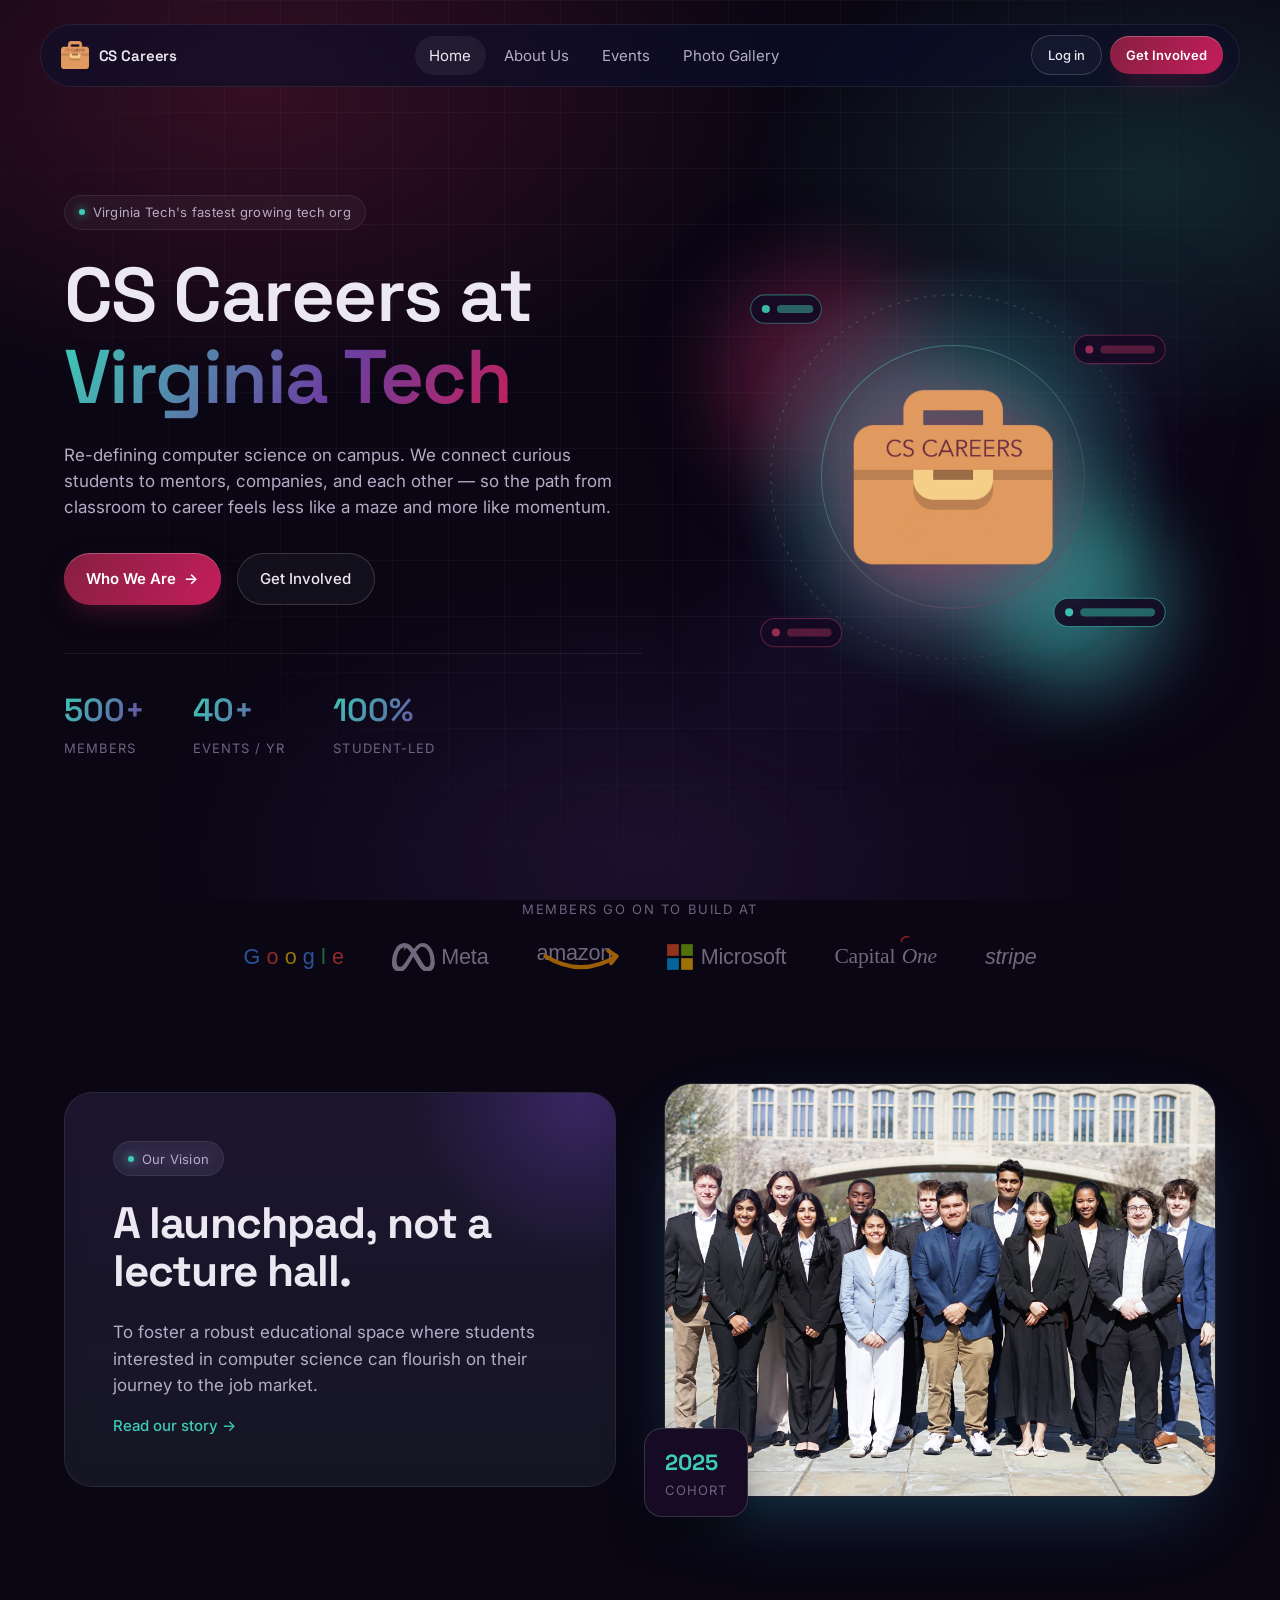
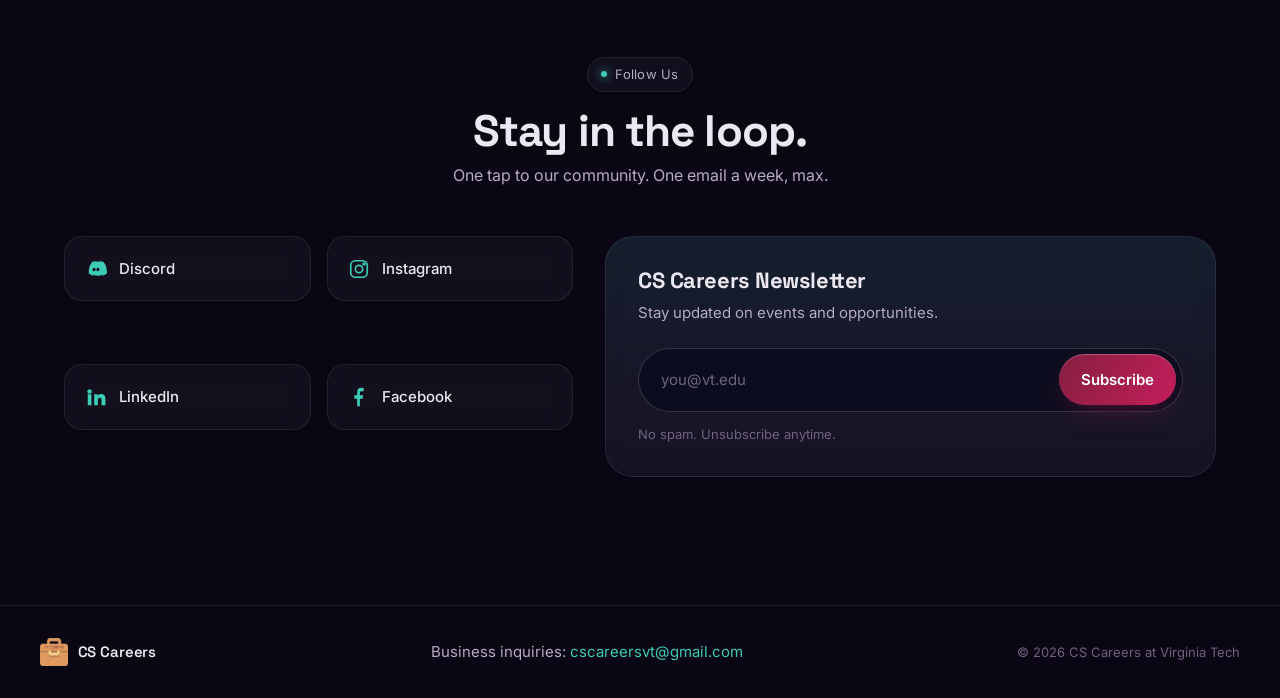
==== index.html @ 842994b3 "Initial homepage redesign — dark SaaS aesthetic with VT palette Static HTML/CSS/JS homepage for CS C" ====
<!DOCTYPE html>
<html lang="en">
<head>
  <meta charset="UTF-8" />
  <meta name="viewport" content="width=device-width, initial-scale=1.0" />
  <title>CS Careers at Virginia Tech</title>
  <link rel="preconnect" href="https://fonts.googleapis.com" />
  <link rel="preconnect" href="https://fonts.gstatic.com" crossorigin />
  <link href="https://fonts.googleapis.com/css2?family=Space+Grotesk:wght@400;500;600;700&family=Inter:wght@400;500;600&display=swap" rel="stylesheet" />
  <link rel="stylesheet" href="styles.css" />
</head>
<body>
  <div class="bg-glow" aria-hidden="true"></div>
  <div class="bg-grid" aria-hidden="true"></div>

  <aside class="eventpop" id="eventpop" role="region" aria-label="Upcoming event">
    <div class="eventpop__border" aria-hidden="true"></div>
    <div class="eventpop__body">
      <div class="eventpop__head">
        <span class="eventpop__badge">
          <span class="eventpop__pulse" aria-hidden="true"></span>
          Next Event
        </span>
        <button class="eventpop__close" id="eventpopClose" aria-label="Dismiss">
          <svg viewBox="0 0 16 16" aria-hidden="true"><path d="M4 4l8 8M12 4l-8 8" stroke="currentColor" stroke-width="1.8" stroke-linecap="round"/></svg>
        </button>
      </div>
      <h3 class="eventpop__title">Spring Career Kickoff</h3>
      <ul class="eventpop__meta" role="list">
        <li>
          <svg viewBox="0 0 24 24" fill="none" stroke="currentColor" stroke-width="1.8" aria-hidden="true"><rect x="3" y="5" width="18" height="16" rx="2"/><path d="M3 9h18M8 3v4M16 3v4"/></svg>
          April 22 &middot; 6:30 PM
        </li>
        <li>
          <svg viewBox="0 0 24 24" fill="none" stroke="currentColor" stroke-width="1.8" aria-hidden="true"><path d="M12 21s-7-6.5-7-12a7 7 0 1 1 14 0c0 5.5-7 12-7 12z"/><circle cx="12" cy="9" r="2.5"/></svg>
          Torgersen 1100
        </li>
      </ul>
      <a href="#" class="eventpop__cta">
        RSVP Now <span aria-hidden="true">→</span>
      </a>
      <div class="eventpop__timer" aria-hidden="true">
        <div class="eventpop__timer-fill" id="eventpopTimer"></div>
      </div>
    </div>
  </aside>

  <header class="site-header">
    <div class="header-inner">
      <a class="brand" href="#">
        <img src="assets/club_logo.png" alt="" class="brand__logo" />
        <span class="brand__name">CS Careers</span>
      </a>
      <nav class="nav" aria-label="Primary">
        <ul class="nav__list">
          <li><a href="#" class="is-active">Home</a></li>
          <li><a href="#">About Us</a></li>
          <li><a href="#">Events</a></li>
          <li><a href="#">Photo Gallery</a></li>
        </ul>
      </nav>
      <div class="header-actions">
        <a href="#" class="btn btn--ghost btn--sm">Log in</a>
        <a href="#" class="btn btn--primary btn--sm">Get Involved</a>
      </div>
      <button class="nav-toggle" aria-expanded="false" aria-label="Toggle navigation">
        <span></span><span></span><span></span>
      </button>
    </div>
  </header>

  <main>
    <!-- HERO -->
    <section class="hero">
      <div class="hero__content">
        <span class="eyebrow">
          <span class="eyebrow__dot"></span>
          Virginia Tech's fastest growing tech org
        </span>
        <h1 class="hero__title">
          CS Careers at <span class="grad">Virginia Tech</span>
        </h1>
        <p class="hero__sub">
          Re-defining computer science on campus. We connect curious students to
          mentors, companies, and each other — so the path from classroom to
          career feels less like a maze and more like momentum.
        </p>
        <div class="hero__ctas">
          <a class="btn btn--primary" href="#">Who We Are <span aria-hidden="true">→</span></a>
          <a class="btn btn--ghost" href="#">Get Involved</a>
        </div>
        <ul class="hero__stats" role="list">
          <li><strong>500+</strong><span>Members</span></li>
          <li><strong>40+</strong><span>Events / yr</span></li>
          <li><strong>100%</strong><span>Student-led</span></li>
        </ul>
      </div>

      <div class="hero__visual" aria-hidden="true">
        <div class="orb orb--a"></div>
        <div class="orb orb--b"></div>
        <div class="orb orb--c"></div>
        <img src="assets/club_logo.png" alt="" class="hero__logo" />
        <svg class="hero__art" viewBox="0 0 520 520" fill="none" xmlns="http://www.w3.org/2000/svg">
          <defs>
            <radialGradient id="g1" cx="50%" cy="50%" r="50%">
              <stop offset="0%" stop-color="#A8305A" stop-opacity="0.8"/>
              <stop offset="60%" stop-color="#3DCCB6" stop-opacity="0.2"/>
              <stop offset="100%" stop-color="#3DCCB6" stop-opacity="0"/>
            </radialGradient>
            <linearGradient id="g2" x1="0" y1="0" x2="1" y2="1">
              <stop offset="0%" stop-color="#3DCCB6"/>
              <stop offset="100%" stop-color="#861F41"/>
            </linearGradient>
          </defs>
          <circle cx="260" cy="260" r="220" fill="url(#g1)"/>
          <circle cx="260" cy="260" r="180" stroke="url(#g2)" stroke-opacity="0.35" stroke-dasharray="3 6"/>
          <circle cx="260" cy="260" r="130" stroke="url(#g2)" stroke-opacity="0.55"/>
          <!-- floating chips -->
          <g opacity="0.9">
            <rect x="60" y="80" width="70" height="28" rx="14" fill="#160A24" stroke="#3DCCB6" stroke-opacity="0.5"/>
            <circle cx="75" cy="94" r="4" fill="#3DCCB6"/>
            <rect x="86" y="90" width="36" height="8" rx="4" fill="#3DCCB6" opacity="0.5"/>
          </g>
          <g opacity="0.9">
            <rect x="380" y="120" width="90" height="28" rx="14" fill="#160A24" stroke="#A8305A" stroke-opacity="0.6"/>
            <circle cx="395" cy="134" r="4" fill="#A8305A"/>
            <rect x="406" y="130" width="54" height="8" rx="4" fill="#A8305A" opacity="0.5"/>
          </g>
          <g opacity="0.9">
            <rect x="360" y="380" width="110" height="28" rx="14" fill="#160A24" stroke="#3DCCB6" stroke-opacity="0.6"/>
            <circle cx="375" cy="394" r="4" fill="#3DCCB6"/>
            <rect x="386" y="390" width="74" height="8" rx="4" fill="#3DCCB6" opacity="0.5"/>
          </g>
          <g opacity="0.9">
            <rect x="70" y="400" width="80" height="28" rx="14" fill="#160A24" stroke="#A8305A" stroke-opacity="0.6"/>
            <circle cx="85" cy="414" r="4" fill="#A8305A"/>
            <rect x="96" y="410" width="44" height="8" rx="4" fill="#A8305A" opacity="0.5"/>
          </g>
        </svg>
      </div>
    </section>

    <!-- LOGO STRIP (placeholder — where members land) -->
    <section class="strip">
      <p class="strip__label">Members go on to build at</p>
      <ul class="strip__logos strip__logos--wordmarks" role="list">
        <li class="logo logo--google"><span>G</span><span>o</span><span>o</span><span>g</span><span>l</span><span>e</span></li>
        <li class="logo logo--meta">
          <svg viewBox="0 0 40 26" aria-hidden="true"><path fill="currentColor" d="M4.3 17.4c0 1.5.3 2.7.8 3.4.6.9 1.4 1.3 2.3 1.3 1.1 0 2.2-.3 4.1-3 1.6-2.2 3.5-5.3 4.7-7.2l2.1-3.3c1.5-2.3 3.2-4.8 5.2-6.5C25 .7 26.7 0 28.5 0c2.9 0 5.7 1.7 7.8 4.9C38.5 8.4 39.6 12.8 39.6 17.3c0 2.7-.5 4.7-1.4 6.2-.9 1.5-2.6 3-5.4 3v-4.3c2.4 0 3-2.3 3-4.8 0-3.7-.8-7.7-2.7-10.6-1.3-2.1-3.1-3.3-4.9-3.3-2.1 0-3.7 1.6-5.6 4.3-1 1.5-2 3.3-3.1 5.3l-1.3 2.2c-2.5 4.5-3.2 5.5-4.4 7.2C11.6 25.5 9.7 26.6 7.2 26.6c-2.9 0-4.8-1.3-6-3.2C.6 21.8 0 19.9 0 17.8l4.3-.4z"/><path fill="currentColor" d="M3.4 5.2C5.3 2.1 8.2 0 11.4 0c1.9 0 3.8.6 5.7 2.2 2.1 1.8 4.4 4.7 7.3 9.5l1 1.7c2.5 4.1 3.9 6.2 4.7 7.3 1 1.3 1.8 1.7 2.8 1.7 2.4 0 3-2.3 3-4.8l3.8-.1c0 2.7-.5 4.7-1.4 6.2-.9 1.5-2.6 3-5.4 3-1.8 0-3.3-.4-5.1-2-1.3-1.3-2.9-3.5-4.1-5.5l-3.6-6c-1.8-3-3.5-5.6-4.5-6.7-1.1-1.3-2.4-2.8-4.6-2.8-1.7 0-3.2 1.2-4.5 3.1L3.4 5.2z"/><path fill="currentColor" d="M11.4 3.9c-1.7 0-3.2 1.2-4.5 3.1C5.2 9.6 4.2 13.6 4.2 17.4c0 1.5.3 2.7.8 3.4l-3.7 2.5C.6 21.8 0 19.9 0 17.8c0-4.4 1.2-9 3.5-12.5 1.2-1.9 2.7-3.3 4.5-3.3 1.9 0 3.8.6 5.7 2.2l-2.3 2.7z"/></svg>
          <span>Meta</span>
        </li>
        <li class="logo logo--amazon">
          amazon<svg class="smile" viewBox="0 0 60 20" aria-hidden="true"><path d="M4 8 Q30 24 56 8" stroke="#FF9900" stroke-width="3" fill="none" stroke-linecap="round"/><path d="M50 4 L56 8 L52 13" stroke="#FF9900" stroke-width="3" fill="none" stroke-linecap="round" stroke-linejoin="round"/></svg>
        </li>
        <li class="logo logo--microsoft">
          <svg viewBox="0 0 24 24" aria-hidden="true"><rect x="1" y="1" width="10" height="10" fill="#F25022"/><rect x="13" y="1" width="10" height="10" fill="#7FBA00"/><rect x="1" y="13" width="10" height="10" fill="#00A4EF"/><rect x="13" y="13" width="10" height="10" fill="#FFB900"/></svg>
          <span>Microsoft</span>
        </li>
        <li class="logo logo--capitalone">
          <span class="co-capital">Capital</span><span class="co-one">One</span>
        </li>
        <li class="logo logo--stripe">stripe</li>
      </ul>
    </section>


    <!-- OUR VISION -->
    <section class="vision">
      <div class="vision__card">
        <span class="eyebrow"><span class="eyebrow__dot"></span>Our Vision</span>
        <h2>A launchpad, not a lecture hall.</h2>
        <p>
          To foster a robust educational space where students interested in
          computer science can flourish on their journey to the job market.
        </p>
        <a href="#" class="link">Read our story →</a>
      </div>
      <div class="vision__image">
        <div class="vision__frame">
          <img src="assets/teams.jpg" alt="CS Careers team on Virginia Tech campus" class="vision__photo" />
          <div class="vision__shine" aria-hidden="true"></div>
        </div>
        <div class="vision__badge">
          <strong>2025</strong>
          <span>Cohort</span>
        </div>
      </div>
    </section>

    <!-- FOLLOW + NEWSLETTER -->
    <section class="follow">
      <div class="follow__head">
        <span class="eyebrow"><span class="eyebrow__dot"></span>Follow Us</span>
        <h2>Stay in the loop.</h2>
        <p>One tap to our community. One email a week, max.</p>
      </div>

      <div class="follow__grid">
        <ul class="socials" aria-label="Social media">
          <li>
            <a href="#" aria-label="Discord">
              <svg viewBox="0 0 24 24" fill="currentColor" aria-hidden="true"><path d="M20.3 4.4A17 17 0 0 0 15.8 3l-.2.4a13 13 0 0 1 3.7 1.8 12.2 12.2 0 0 0-10.6 0A13 13 0 0 1 12.4 3.4L12.2 3a17 17 0 0 0-4.5 1.4C4.6 8.8 3.8 13 4.2 17a17.1 17.1 0 0 0 5.2 2.6l.4-.6a11 11 0 0 1-1.7-.8l.4-.3a12.2 12.2 0 0 0 11 0l.4.3a11 11 0 0 1-1.7.8l.4.6A17.1 17.1 0 0 0 23.8 17c.5-4.6-.6-8.8-3.5-12.6zM9.9 14.5c-.9 0-1.7-.9-1.7-1.9s.8-1.9 1.7-1.9 1.7.9 1.7 1.9-.8 1.9-1.7 1.9zm4.2 0c-.9 0-1.7-.9-1.7-1.9s.8-1.9 1.7-1.9 1.7.9 1.7 1.9-.8 1.9-1.7 1.9z"/></svg>
              <span>Discord</span>
            </a>
          </li>
          <li>
            <a href="#" aria-label="Instagram">
              <svg viewBox="0 0 24 24" fill="none" stroke="currentColor" stroke-width="1.8" aria-hidden="true"><rect x="3" y="3" width="18" height="18" rx="5"/><circle cx="12" cy="12" r="4"/><circle cx="17.5" cy="6.5" r="1" fill="currentColor"/></svg>
              <span>Instagram</span>
            </a>
          </li>
          <li>
            <a href="#" aria-label="LinkedIn">
              <svg viewBox="0 0 24 24" fill="currentColor" aria-hidden="true"><path d="M4.98 3.5a2.5 2.5 0 1 1 0 5 2.5 2.5 0 0 1 0-5zM3 9h4v12H3zM10 9h3.8v1.7h.1c.5-.9 1.8-1.9 3.7-1.9 4 0 4.7 2.6 4.7 6V21H18v-5.4c0-1.3 0-2.9-1.8-2.9s-2.1 1.4-2.1 2.8V21H10z"/></svg>
              <span>LinkedIn</span>
            </a>
          </li>
          <li>
            <a href="#" aria-label="Facebook">
              <svg viewBox="0 0 24 24" fill="currentColor" aria-hidden="true"><path d="M13 22v-8h3l.5-4H13V7.5c0-1.1.3-1.9 2-1.9h2.1V2.2A29 29 0 0 0 14.3 2C11.7 2 10 3.6 10 6.9V10H7v4h3v8z"/></svg>
              <span>Facebook</span>
            </a>
          </li>
        </ul>

        <form class="newsletter" id="newsletter">
          <h3>CS Careers Newsletter</h3>
          <p>Stay updated on events and opportunities.</p>
          <div class="newsletter__row">
            <label class="sr-only" for="email">Email</label>
            <input id="email" name="email" type="email" placeholder="you@vt.edu" required />
            <button type="submit" class="btn btn--primary">Subscribe</button>
          </div>
          <small class="newsletter__fine">No spam. Unsubscribe anytime.</small>
        </form>
      </div>
    </section>
  </main>

  <footer class="site-footer">
    <div class="footer-inner">
      <a class="brand" href="#">
        <img src="assets/club_logo.png" alt="" class="brand__logo" />
        <span class="brand__name">CS Careers</span>
      </a>
      <p class="footer-contact">
        Business inquiries: <a href="mailto:cscareersvt@gmail.com">cscareersvt@gmail.com</a>
      </p>
      <p class="footer-meta">© 2026 CS Careers at Virginia Tech</p>
    </div>
  </footer>

  <script src="script.js"></script>
</body>
</html>
---- styles.css ----
/* ==================================================
   CS Careers @ VT — Dark SaaS redesign
   Inspirations: OneTest dark hero + DeX-AI glow + Dribbble pro
   ================================================== */

:root {
  /* Palette — VT-leaning: Chicago Maroon primary, teal/plum/rose accents */
  --bg: #0A0614;
  --bg-2: #160A24;
  --surface: rgba(255, 255, 255, 0.04);
  --surface-2: rgba(255, 255, 255, 0.06);
  --border: rgba(255, 255, 255, 0.08);
  --border-strong: rgba(255, 255, 255, 0.16);

  /* Named VT-inspired accents */
  --maroon: #861F41;         /* VT Chicago Maroon — primary brand */
  --maroon-deep: #5E1530;
  --maroon-glow: #A8305A;    /* brighter maroon for glows/gradients */

  /* Retained gradient var names so existing rules still resolve —
     hex values shifted to VT-compatible hues */
  --cyan: #3DCCB6;           /* VT-adjacent turquoise (was #3DD9FF) */
  --purple: #6B3FA0;         /* plum violet (was #8A5CFF) */
  --magenta: #C41E5A;        /* deep rose (was #FF4D9D) */

  --text: #ECE8F2;
  --text-soft: #B5ACC5;
  --text-mute: #6F6380;

  /* Type */
  --font-display: "Space Grotesk", system-ui, sans-serif;
  --font-body: "Inter", system-ui, sans-serif;

  --fs-xs: 0.8125rem;
  --fs-sm: 0.9375rem;
  --fs-md: 1.0625rem;
  --fs-lg: 1.375rem;
  --fs-xl: 2rem;
  --fs-2xl: 2.75rem;
  --fs-3xl: clamp(2.75rem, 6vw, 4.75rem);

  /* Spacing */
  --sp-1: 0.5rem;
  --sp-2: 1rem;
  --sp-3: 1.5rem;
  --sp-4: 2rem;
  --sp-5: 3rem;
  --sp-6: 5rem;
  --sp-7: 7rem;

  --radius-sm: 10px;
  --radius: 18px;
  --radius-lg: 28px;

  --container: 1200px;
}

/* Reset */
*, *::before, *::after { box-sizing: border-box; }
* { margin: 0; padding: 0; }
html { scroll-behavior: smooth; }
body {
  font-family: var(--font-body);
  background: var(--bg);
  color: var(--text);
  line-height: 1.55;
  -webkit-font-smoothing: antialiased;
  overflow-x: hidden;
  position: relative;
}
img, svg { display: block; max-width: 100%; }
a { color: inherit; text-decoration: none; }
ul { list-style: none; }
button { font: inherit; cursor: pointer; border: 0; background: none; color: inherit; }

h1, h2, h3 { font-family: var(--font-display); letter-spacing: -0.02em; line-height: 1.08; }

.sr-only {
  position: absolute; width: 1px; height: 1px; padding: 0; margin: -1px;
  overflow: hidden; clip: rect(0,0,0,0); white-space: nowrap; border: 0;
}

/* Background decorations */
.bg-glow {
  position: fixed; inset: 0; z-index: -2;
  background:
    radial-gradient(60% 50% at 20% 10%, rgba(134, 31, 65, 0.35), transparent 70%),
    radial-gradient(45% 40% at 90% 20%, rgba(61, 204, 182, 0.16), transparent 70%),
    radial-gradient(55% 45% at 50% 95%, rgba(107, 63, 160, 0.18), transparent 70%),
    var(--bg);
}
.bg-grid {
  position: fixed; inset: 0; z-index: -1; pointer-events: none;
  background-image:
    linear-gradient(rgba(255,255,255,0.035) 1px, transparent 1px),
    linear-gradient(90deg, rgba(255,255,255,0.035) 1px, transparent 1px);
  background-size: 56px 56px;
  mask-image: radial-gradient(ellipse at 50% 30%, black 40%, transparent 80%);
}

/* Eyebrow label */
.eyebrow {
  display: inline-flex; align-items: center; gap: 0.5rem;
  padding: 0.4rem 0.85rem;
  border: 1px solid var(--border);
  border-radius: 999px;
  background: var(--surface);
  font-size: var(--fs-xs);
  color: var(--text-soft);
  letter-spacing: 0.02em;
  backdrop-filter: blur(10px);
}
.eyebrow__dot {
  width: 6px; height: 6px; border-radius: 50%;
  background: var(--cyan);
  box-shadow: 0 0 10px var(--cyan);
}

/* Gradient text */
.grad {
  background: linear-gradient(120deg, var(--cyan) 0%, var(--purple) 60%, var(--magenta) 100%);
  -webkit-background-clip: text; background-clip: text;
  -webkit-text-fill-color: transparent;
}

/* ---------- Floating event popup ---------- */
.eventpop {
  position: fixed;
  bottom: 24px; right: 24px;
  z-index: 100;
  width: 340px;
  max-width: calc(100vw - 32px);
  border-radius: 22px;
  overflow: hidden;
  animation: popIn 0.55s cubic-bezier(0.2, 0.9, 0.3, 1.3);
  transform-origin: bottom right;
  transition: opacity 0.4s ease, transform 0.4s ease;
}
.eventpop.is-hidden {
  opacity: 0;
  transform: translateY(20px) scale(0.95);
  pointer-events: none;
}
.eventpop.is-gone { display: none; }

/* Animated conic-gradient border */
.eventpop__border {
  position: absolute; inset: 0;
  border-radius: 22px;
  padding: 1.5px;
  background: conic-gradient(
    from 0deg,
    var(--cyan), var(--purple), var(--magenta),
    var(--cyan), var(--purple), var(--cyan)
  );
  -webkit-mask:
    linear-gradient(#000 0 0) content-box,
    linear-gradient(#000 0 0);
  -webkit-mask-composite: xor;
          mask-composite: exclude;
  animation: spinBorder 6s linear infinite;
  pointer-events: none;
}
@keyframes spinBorder {
  to { transform: rotate(360deg); }
}

.eventpop__body {
  position: relative;
  padding: 1.1rem 1.1rem 0;
  background:
    linear-gradient(160deg, rgba(134, 31, 65, 0.28), rgba(61, 204, 182, 0.14) 55%, rgba(107, 63, 160, 0.18)),
    rgba(22, 10, 36, 0.94);
  backdrop-filter: blur(18px);
  box-shadow: 0 20px 60px -10px rgba(134, 31, 65, 0.55), 0 0 0 1px rgba(255, 255, 255, 0.04) inset;
}

.eventpop__head {
  display: flex; align-items: center; justify-content: space-between;
  margin-bottom: 0.6rem;
}
.eventpop__badge {
  display: inline-flex; align-items: center; gap: 0.45rem;
  padding: 0.3rem 0.7rem;
  border-radius: 999px;
  background: rgba(255, 255, 255, 0.08);
  border: 1px solid rgba(61, 217, 255, 0.35);
  font-size: var(--fs-xs);
  color: var(--cyan);
  font-weight: 700;
  letter-spacing: 0.06em;
  text-transform: uppercase;
}
.eventpop__pulse {
  width: 7px; height: 7px; border-radius: 50%;
  background: var(--cyan);
  box-shadow: 0 0 0 0 rgba(61, 217, 255, 0.7);
  animation: dotPulse 1.8s infinite;
}
@keyframes dotPulse {
  0% { box-shadow: 0 0 0 0 rgba(61, 217, 255, 0.7); }
  70% { box-shadow: 0 0 0 9px rgba(61, 217, 255, 0); }
  100% { box-shadow: 0 0 0 0 rgba(61, 217, 255, 0); }
}
.eventpop__close {
  width: 30px; height: 30px;
  display: inline-flex; align-items: center; justify-content: center;
  border-radius: 50%;
  color: var(--text-soft);
  transition: background 0.15s ease, color 0.15s ease;
}
.eventpop__close:hover { background: rgba(255, 255, 255, 0.1); color: var(--text); }
.eventpop__close svg { width: 14px; height: 14px; }

.eventpop__title {
  font-family: var(--font-display);
  font-size: 1.25rem;
  font-weight: 600;
  color: var(--text);
  margin-bottom: 0.6rem;
}

.eventpop__meta {
  display: flex; flex-direction: column; gap: 0.35rem;
  margin-bottom: 1rem;
}
.eventpop__meta li {
  display: flex; align-items: center; gap: 0.55rem;
  font-size: var(--fs-sm);
  color: var(--text-soft);
}
.eventpop__meta svg {
  width: 16px; height: 16px;
  color: var(--cyan);
  flex-shrink: 0;
}

/* Pulsing RSVP button — maroon-led for VT brand presence */
.eventpop__cta {
  display: flex; align-items: center; justify-content: center; gap: 0.45rem;
  width: 100%;
  padding: 0.85rem 1rem;
  border-radius: 14px;
  background: linear-gradient(120deg, var(--maroon), var(--magenta) 55%, var(--purple));
  background-size: 200% 200%;
  color: #FFFFFF;
  font-weight: 700;
  font-size: var(--fs-sm);
  position: relative;
  box-shadow:
    0 10px 30px -8px rgba(134, 31, 65, 0.7),
    inset 0 1px 0 rgba(255, 255, 255, 0.3);
  animation: ctaPulse 2.2s ease-in-out infinite, ctaShift 6s ease infinite;
  transition: transform 0.15s ease;
}
.eventpop__cta:hover { transform: translateY(-1px); }
@keyframes ctaPulse {
  0%, 100% {
    box-shadow:
      0 10px 30px -8px rgba(134, 31, 65, 0.7),
      inset 0 1px 0 rgba(255, 255, 255, 0.3),
      0 0 0 0 rgba(196, 30, 90, 0.6);
  }
  50% {
    box-shadow:
      0 10px 30px -8px rgba(134, 31, 65, 0.7),
      inset 0 1px 0 rgba(255, 255, 255, 0.3),
      0 0 0 12px rgba(196, 30, 90, 0);
  }
}
@keyframes ctaShift {
  0%, 100% { background-position: 0% 50%; }
  50% { background-position: 100% 50%; }
}

/* Countdown timer bar */
.eventpop__timer {
  margin-top: 0.9rem;
  height: 3px;
  background: rgba(255, 255, 255, 0.08);
  border-radius: 999px 999px 0 0;
  overflow: hidden;
  position: relative;
  left: -1.1rem;
  width: calc(100% + 2.2rem);
}
.eventpop__timer-fill {
  height: 100%;
  width: 100%;
  background: linear-gradient(90deg, var(--cyan), var(--purple), var(--magenta));
  border-radius: inherit;
  transform-origin: left center;
  animation: timerShrink 15s linear forwards;
}
@keyframes timerShrink {
  from { transform: scaleX(1); }
  to { transform: scaleX(0); }
}

@keyframes popIn {
  from { opacity: 0; transform: translateY(40px) scale(0.9); }
  to { opacity: 1; transform: translateY(0) scale(1); }
}

@media (max-width: 520px) {
  .eventpop { bottom: 16px; right: 16px; left: 16px; width: auto; }
}

/* ---------- Header ---------- */
.site-header {
  position: sticky; top: 0; z-index: 50;
  padding: var(--sp-3) var(--sp-3) 0;
}
.header-inner {
  max-width: var(--container);
  margin: 0 auto;
  display: flex; align-items: center; justify-content: space-between;
  padding: 0.65rem 1rem 0.65rem 1.25rem;
  border: 1px solid var(--border);
  background: rgba(10, 15, 42, 0.6);
  backdrop-filter: blur(16px);
  border-radius: 999px;
  gap: var(--sp-3);
}
.brand { display: flex; align-items: center; gap: 0.6rem; font-weight: 600; font-family: var(--font-display); }
.brand__logo { width: 28px; height: 28px; }
.brand__name { font-size: var(--fs-sm); letter-spacing: -0.01em; }

.nav__list {
  display: flex; gap: 0.25rem;
}
.nav__list a {
  display: inline-block;
  padding: 0.5rem 0.9rem;
  border-radius: 999px;
  font-size: var(--fs-sm);
  color: var(--text-soft);
  transition: color 0.15s ease, background 0.15s ease;
}
.nav__list a:hover { color: var(--text); background: var(--surface); }
.nav__list a.is-active { color: var(--text); background: var(--surface-2); }

.header-actions { display: flex; align-items: center; gap: 0.5rem; }
.nav-toggle { display: none; width: 40px; height: 40px; flex-direction: column; gap: 4px; align-items: center; justify-content: center; }
.nav-toggle span { width: 18px; height: 2px; background: var(--text); border-radius: 2px; }

/* ---------- Buttons ---------- */
.btn {
  display: inline-flex; align-items: center; gap: 0.5rem;
  padding: 0.85rem 1.4rem;
  border-radius: 999px;
  font-size: var(--fs-sm);
  font-weight: 500;
  font-family: var(--font-body);
  transition: transform 0.15s ease, background 0.2s ease, box-shadow 0.2s ease, border-color 0.2s ease;
  white-space: nowrap;
}
.btn--sm { padding: 0.55rem 1rem; font-size: var(--fs-xs); }
.btn--primary {
  background: linear-gradient(120deg, var(--maroon), var(--magenta));
  color: #FFFFFF;
  font-weight: 600;
  box-shadow: 0 10px 30px -10px rgba(134, 31, 65, 0.65), inset 0 1px 0 rgba(255,255,255,0.25);
}
.btn--primary:hover { transform: translateY(-1px); box-shadow: 0 14px 34px -10px rgba(196, 30, 90, 0.8), inset 0 1px 0 rgba(255,255,255,0.35); }
.btn--ghost {
  border: 1px solid var(--border-strong);
  color: var(--text);
  background: var(--surface);
  backdrop-filter: blur(10px);
}
.btn--ghost:hover { border-color: var(--cyan); color: var(--cyan); }

.link {
  display: inline-block; margin-top: var(--sp-2);
  color: var(--cyan); font-weight: 500; font-size: var(--fs-sm);
  transition: color 0.15s ease, transform 0.15s ease;
}
.link:hover { color: var(--purple); transform: translateX(2px); }

/* ---------- Hero ---------- */
.hero {
  max-width: var(--container);
  margin: 0 auto;
  padding: var(--sp-6) var(--sp-3);
  display: grid;
  grid-template-columns: 1.1fr 1fr;
  align-items: center;
  gap: var(--sp-5);
  min-height: calc(100vh - 120px);
}
.hero__title {
  font-size: var(--fs-3xl);
  font-weight: 600;
  margin-top: var(--sp-3);
}
.hero__sub {
  color: var(--text-soft);
  font-size: var(--fs-md);
  max-width: 52ch;
  margin-top: var(--sp-3);
}
.hero__ctas { display: flex; gap: var(--sp-2); margin-top: var(--sp-4); flex-wrap: wrap; }

.hero__stats {
  display: flex; gap: var(--sp-5);
  margin-top: var(--sp-5);
  padding-top: var(--sp-4);
  border-top: 1px solid var(--border);
}
.hero__stats li { display: flex; flex-direction: column; gap: 0.15rem; }
.hero__stats strong {
  font-family: var(--font-display);
  font-size: var(--fs-xl);
  font-weight: 600;
  background: linear-gradient(120deg, var(--cyan), var(--purple));
  -webkit-background-clip: text; background-clip: text;
  -webkit-text-fill-color: transparent;
}
.hero__stats span { font-size: var(--fs-xs); color: var(--text-mute); text-transform: uppercase; letter-spacing: 0.08em; }

/* Hero visual */
.hero__visual {
  position: relative;
  aspect-ratio: 1;
  display: grid; place-items: center;
}
.hero__art { width: 100%; height: 100%; filter: drop-shadow(0 20px 60px rgba(138, 92, 255, 0.35)); }
.hero__logo {
  position: absolute;
  top: 50%; left: 50%;
  transform: translate(-50%, -50%);
  width: 38%;
  max-width: 220px;
  height: auto;
  z-index: 1;
  filter: drop-shadow(0 10px 30px rgba(134, 31, 65, 0.55)) drop-shadow(0 0 40px rgba(61, 204, 182, 0.3));
}
.orb {
  position: absolute;
  border-radius: 50%;
  filter: blur(40px);
  opacity: 0.6;
  z-index: -1;
  animation: float 8s ease-in-out infinite;
}
.orb--a { width: 220px; height: 220px; background: var(--maroon); top: 10%; left: 5%; opacity: 0.5; }
.orb--b { width: 180px; height: 180px; background: var(--cyan); bottom: 10%; right: 10%; animation-delay: -3s; opacity: 0.5; }
.orb--c { width: 140px; height: 140px; background: var(--magenta); top: 50%; right: 40%; opacity: 0.35; animation-delay: -5s; }

@keyframes float {
  0%, 100% { transform: translateY(0) translateX(0); }
  50% { transform: translateY(-20px) translateX(10px); }
}

/* ---------- Logo strip ---------- */
.strip {
  max-width: var(--container);
  margin: 0 auto;
  padding: var(--sp-4) var(--sp-3);
  text-align: center;
}
.strip__label {
  color: var(--text-mute);
  font-size: var(--fs-xs);
  text-transform: uppercase;
  letter-spacing: 0.12em;
  margin-bottom: var(--sp-3);
}
.strip__logos {
  display: flex; flex-wrap: wrap; justify-content: center; align-items: center;
  gap: var(--sp-5);
  color: var(--text-mute);
}
.strip__logos .logo {
  display: inline-flex; align-items: center; gap: 0.4rem;
  height: 28px;
  font-size: 1.35rem;
  font-weight: 500;
  letter-spacing: -0.01em;
  opacity: 0.6;
  transition: opacity 0.2s ease, transform 0.2s ease;
  color: var(--text-soft);
}
.strip__logos .logo:hover { opacity: 1; transform: translateY(-1px); }
.strip__logos .logo svg { height: 100%; width: auto; }

/* Google — Product Sans / Roboto feel, branded letter colors */
.logo--google {
  font-family: "Product Sans", "Arial", sans-serif;
  font-weight: 500;
  letter-spacing: -0.02em;
}
.logo--google span:nth-child(1) { color: #4285F4; }
.logo--google span:nth-child(2) { color: #EA4335; }
.logo--google span:nth-child(3) { color: #FBBC05; }
.logo--google span:nth-child(4) { color: #4285F4; }
.logo--google span:nth-child(5) { color: #34A853; }
.logo--google span:nth-child(6) { color: #EA4335; }

/* Meta — infinity + wordmark, blue gradient-ish */
.logo--meta {
  color: #0866FF;
  font-family: "Helvetica Neue", Helvetica, Arial, sans-serif;
  font-weight: 700;
  letter-spacing: -0.02em;
}
.logo--meta svg { height: 22px; }

/* Amazon — black-ish wordmark + orange smile */
.logo--amazon {
  position: relative;
  font-family: "Helvetica Neue", Helvetica, Arial, sans-serif;
  font-weight: 700;
  color: var(--text);
  padding-bottom: 8px;
}
.logo--amazon .smile {
  position: absolute;
  bottom: -2px; left: 4px;
  width: 95%;
  height: 12px;
}

/* Microsoft — 4 squares + wordmark */
.logo--microsoft {
  font-family: "Segoe UI", "Helvetica Neue", Arial, sans-serif;
  font-weight: 400;
  color: var(--text);
}
.logo--microsoft svg { height: 20px; width: 20px; }

/* Capital One — serif + italic + red swoosh via ::after */
.logo--capitalone {
  font-family: "Optima", "Georgia", serif;
  font-weight: 600;
  color: var(--text);
  gap: 0.25rem;
  position: relative;
}
.logo--capitalone .co-one {
  font-style: italic;
  font-weight: 400;
  position: relative;
}
.logo--capitalone .co-one::before {
  content: "";
  position: absolute;
  top: -4px; left: -2px;
  width: 10px; height: 6px;
  border-top: 2px solid #D03027;
  border-left: 2px solid #D03027;
  border-top-left-radius: 6px;
  transform: rotate(-8deg);
}

/* Stripe — purple-ish italic wordmark */
.logo--stripe {
  font-family: "Helvetica Neue", Helvetica, Arial, sans-serif;
  font-weight: 700;
  font-style: italic;
  color: #635BFF;
  letter-spacing: -0.03em;
  font-size: 1.6rem;
}

/* ---------- Vision ---------- */
.vision {
  max-width: var(--container);
  margin: 0 auto;
  padding: var(--sp-6) var(--sp-3);
  display: grid;
  grid-template-columns: 1fr 1fr;
  gap: var(--sp-5);
  align-items: center;
}
.vision__card {
  padding: var(--sp-5);
  border: 1px solid var(--border);
  border-radius: var(--radius-lg);
  background:
    linear-gradient(180deg, rgba(138, 92, 255, 0.08), rgba(61, 217, 255, 0.03)),
    var(--surface);
  backdrop-filter: blur(12px);
  position: relative;
  overflow: hidden;
}
.vision__card::before {
  content: ""; position: absolute; top: -50%; right: -30%;
  width: 400px; height: 400px;
  background: radial-gradient(circle, rgba(138, 92, 255, 0.25), transparent 60%);
  pointer-events: none;
}
.vision__card h2 {
  font-size: var(--fs-2xl);
  margin-top: var(--sp-3);
  margin-bottom: var(--sp-3);
  position: relative;
}
.vision__card p {
  color: var(--text-soft);
  font-size: var(--fs-md);
  position: relative;
}

.vision__image { position: relative; }
.vision__frame {
  border-radius: var(--radius-lg);
  border: 1px solid var(--border);
  background: var(--surface);
  aspect-ratio: 4 / 3;
  overflow: hidden;
  position: relative;
  box-shadow: 0 30px 80px -30px rgba(61, 217, 255, 0.3);
}
.vision__photo {
  position: absolute; inset: 0;
  width: 100%; height: 100%;
  object-fit: cover;
  transition: transform 0.6s ease;
}
.vision__frame:hover .vision__photo { transform: scale(1.03); }
.vision__shine {
  position: absolute; inset: 0;
  pointer-events: none;
  background:
    linear-gradient(180deg, transparent 55%, rgba(5, 8, 26, 0.55) 100%),
    radial-gradient(60% 50% at 20% 10%, rgba(138, 92, 255, 0.15), transparent 70%);
  mix-blend-mode: screen;
}
.vision__badge {
  position: absolute; bottom: -20px; left: -20px;
  padding: 1rem 1.25rem;
  border-radius: var(--radius);
  background: var(--bg-2);
  border: 1px solid var(--border-strong);
  display: flex; flex-direction: column; align-items: flex-start;
  box-shadow: 0 20px 40px -10px rgba(0,0,0,0.6);
}
.vision__badge strong { font-family: var(--font-display); font-size: var(--fs-lg); color: var(--cyan); }
.vision__badge span { font-size: var(--fs-xs); color: var(--text-mute); text-transform: uppercase; letter-spacing: 0.08em; }

/* ---------- Follow ---------- */
.follow {
  max-width: var(--container);
  margin: 0 auto;
  padding: var(--sp-6) var(--sp-3);
}
.follow__head { text-align: center; margin-bottom: var(--sp-5); }
.follow__head h2 { font-size: var(--fs-2xl); margin: var(--sp-2) 0 var(--sp-1); }
.follow__head p { color: var(--text-soft); }

.follow__grid {
  display: grid;
  grid-template-columns: 1fr 1.2fr;
  gap: var(--sp-4);
}

.socials {
  display: grid;
  grid-template-columns: 1fr 1fr;
  gap: var(--sp-2);
}
.socials a {
  display: flex; align-items: center; gap: 0.75rem;
  padding: 1.25rem 1.25rem;
  border: 1px solid var(--border);
  border-radius: var(--radius);
  background: var(--surface);
  backdrop-filter: blur(12px);
  transition: transform 0.15s ease, border-color 0.2s ease, background 0.2s ease;
  font-weight: 500;
  font-size: var(--fs-sm);
}
.socials a:hover { transform: translateY(-2px); border-color: var(--cyan); background: var(--surface-2); }
.socials svg { width: 22px; height: 22px; color: var(--cyan); }

.newsletter {
  padding: var(--sp-4);
  border: 1px solid var(--border);
  border-radius: var(--radius-lg);
  background:
    linear-gradient(180deg, rgba(61, 217, 255, 0.08), rgba(138, 92, 255, 0.03)),
    var(--surface);
  backdrop-filter: blur(12px);
  display: flex; flex-direction: column; gap: 0.5rem;
}
.newsletter h3 { font-family: var(--font-display); font-size: var(--fs-lg); }
.newsletter p { color: var(--text-soft); font-size: var(--fs-sm); }
.newsletter__row {
  display: flex; gap: 0.5rem;
  margin-top: var(--sp-2);
  padding: 0.35rem;
  border: 1px solid var(--border-strong);
  border-radius: 999px;
  background: rgba(5, 8, 26, 0.6);
}
.newsletter input {
  flex: 1;
  background: transparent;
  border: 0;
  outline: none;
  color: var(--text);
  padding: 0.65rem 1rem;
  font: inherit;
  font-size: var(--fs-sm);
}
.newsletter input::placeholder { color: var(--text-mute); }
.newsletter__fine { color: var(--text-mute); font-size: var(--fs-xs); margin-top: 0.25rem; }

/* ---------- Footer ---------- */
.site-footer {
  border-top: 1px solid var(--border);
  margin-top: var(--sp-5);
  padding: var(--sp-4) var(--sp-3);
}
.footer-inner {
  max-width: var(--container);
  margin: 0 auto;
  display: flex; align-items: center; justify-content: space-between;
  flex-wrap: wrap; gap: var(--sp-2);
}
.footer-contact { color: var(--text-soft); font-size: var(--fs-sm); }
.footer-contact a { color: var(--cyan); }
.footer-meta { color: var(--text-mute); font-size: var(--fs-xs); }

/* ---------- Responsive ---------- */
@media (max-width: 960px) {
  .hero { grid-template-columns: 1fr; min-height: auto; gap: var(--sp-4); }
  .hero__visual { max-width: 480px; margin: 0 auto; }
  .vision { grid-template-columns: 1fr; }
  .follow__grid { grid-template-columns: 1fr; }
  .nav, .header-actions { display: none; }
  .nav-toggle { display: inline-flex; }
}
@media (max-width: 560px) {
  .hero__stats { gap: var(--sp-3); flex-wrap: wrap; }
  .socials { grid-template-columns: 1fr; }
  .newsletter__row { flex-direction: column; border-radius: var(--radius); }
  .newsletter__row .btn { width: 100%; justify-content: center; }
  .footer-inner { flex-direction: column; text-align: center; }
}
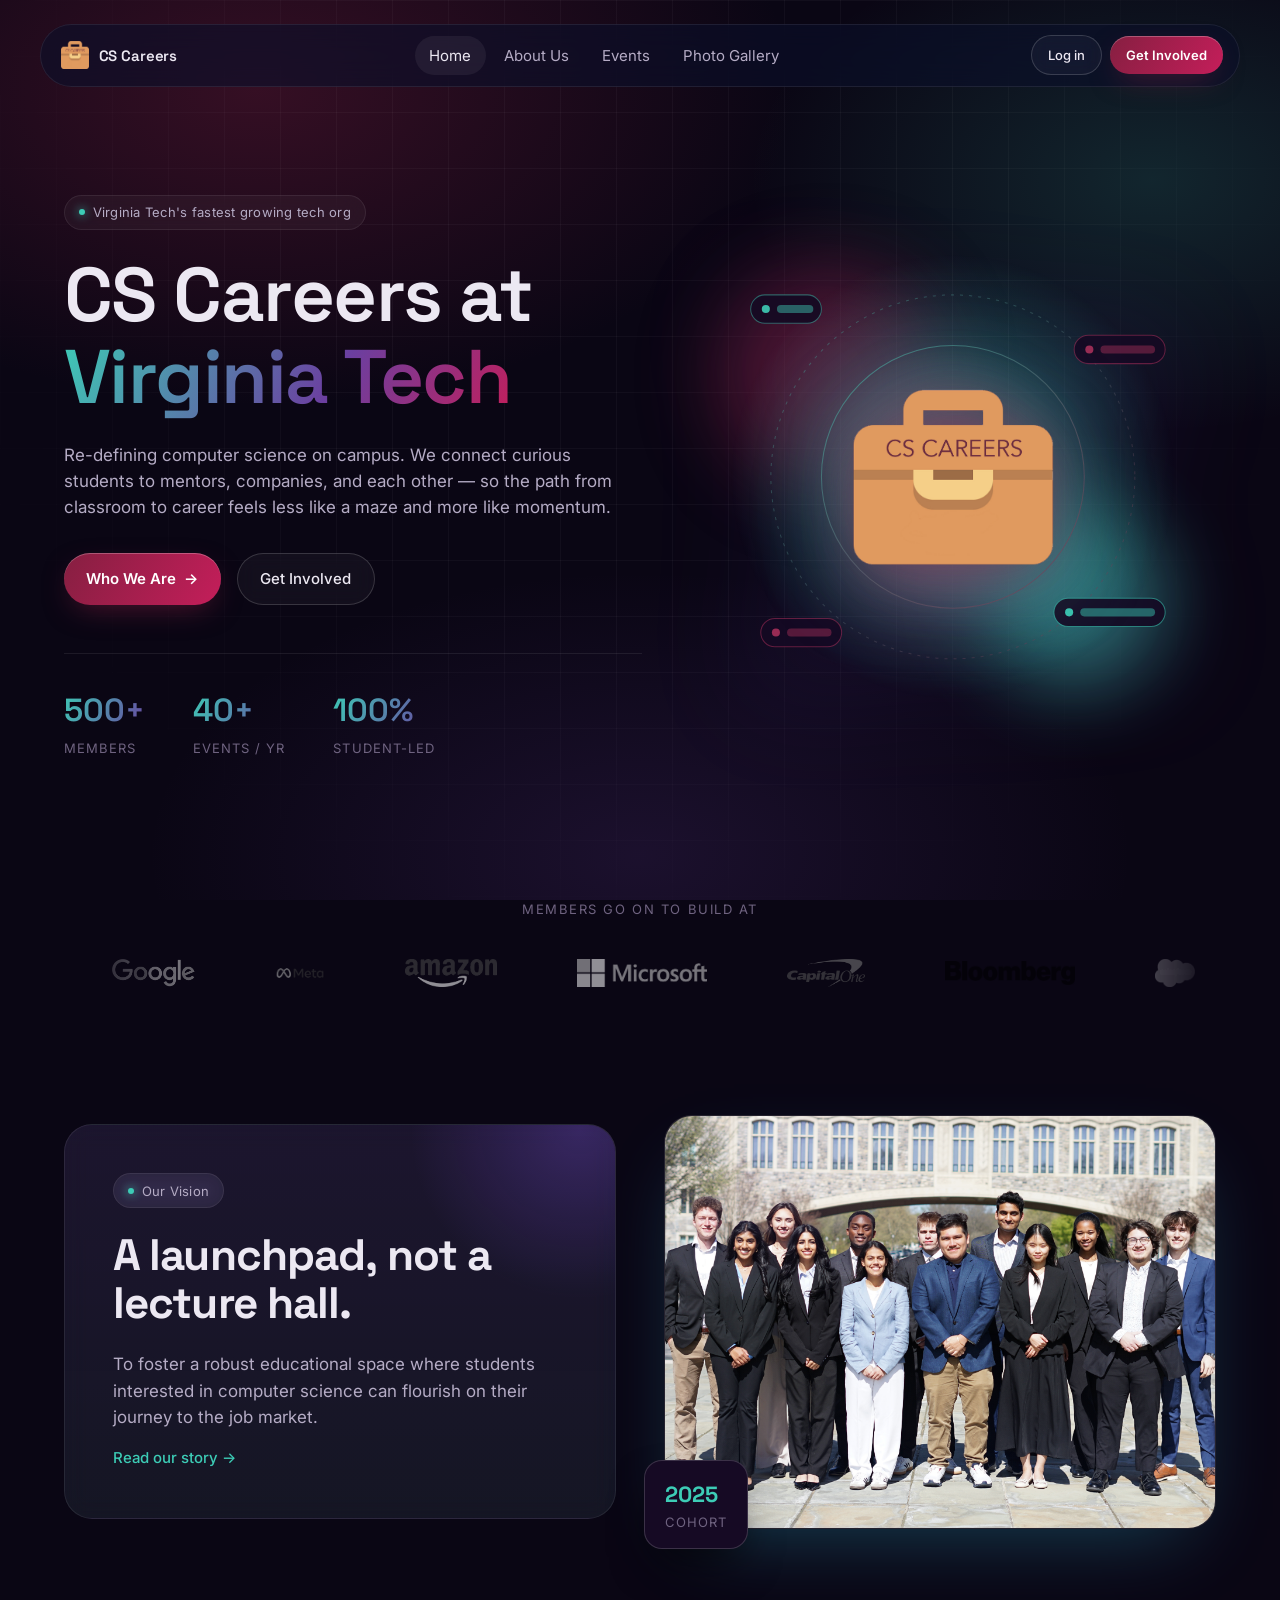
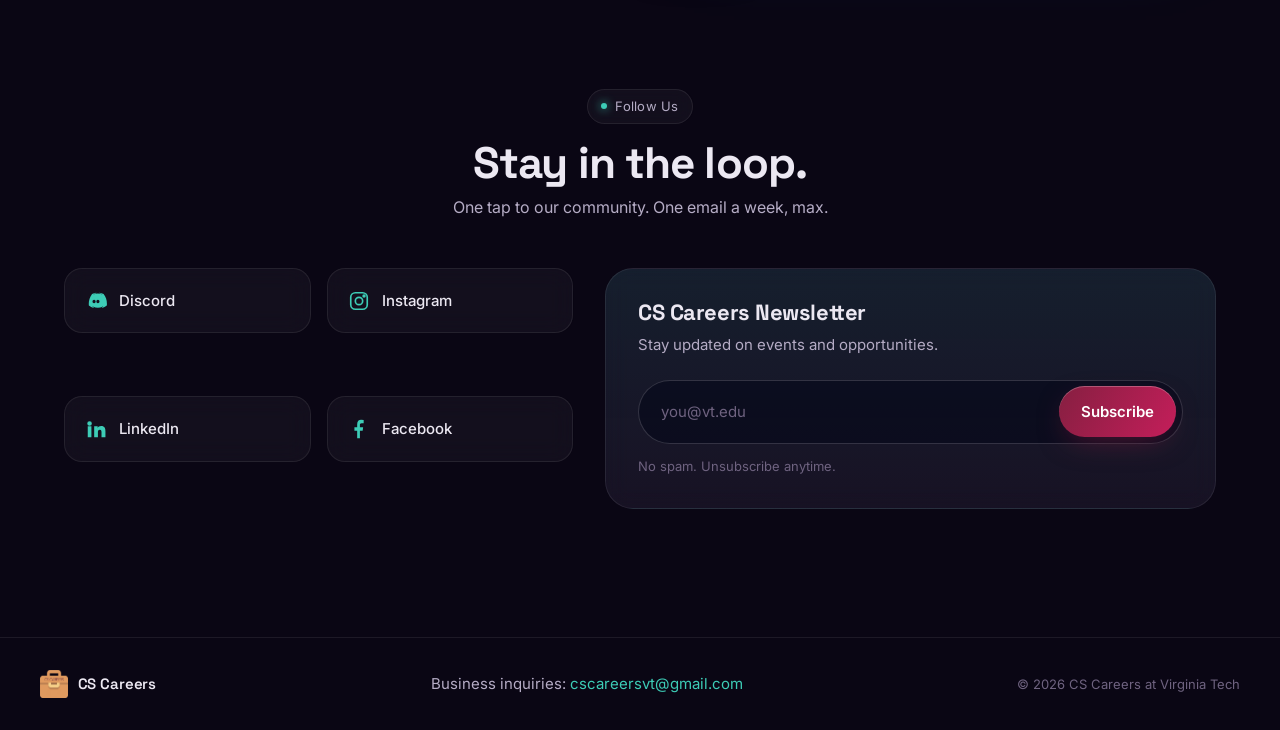
==== commit 14309545: "Replace hardcoded logo CSS with scrolling marquee of real company PNGs Swaps hand-drawn SVG wordmark" ====
--- a/index.html
+++ b/index.html
@@ -141,27 +141,42 @@
       </div>
     </section>
 
-    <!-- LOGO STRIP (placeholder — where members land) -->
+    <!-- LOGO MARQUEE -->
     <section class="strip">
       <p class="strip__label">Members go on to build at</p>
-      <ul class="strip__logos strip__logos--wordmarks" role="list">
-        <li class="logo logo--google"><span>G</span><span>o</span><span>o</span><span>g</span><span>l</span><span>e</span></li>
-        <li class="logo logo--meta">
-          <svg viewBox="0 0 40 26" aria-hidden="true"><path fill="currentColor" d="M4.3 17.4c0 1.5.3 2.7.8 3.4.6.9 1.4 1.3 2.3 1.3 1.1 0 2.2-.3 4.1-3 1.6-2.2 3.5-5.3 4.7-7.2l2.1-3.3c1.5-2.3 3.2-4.8 5.2-6.5C25 .7 26.7 0 28.5 0c2.9 0 5.7 1.7 7.8 4.9C38.5 8.4 39.6 12.8 39.6 17.3c0 2.7-.5 4.7-1.4 6.2-.9 1.5-2.6 3-5.4 3v-4.3c2.4 0 3-2.3 3-4.8 0-3.7-.8-7.7-2.7-10.6-1.3-2.1-3.1-3.3-4.9-3.3-2.1 0-3.7 1.6-5.6 4.3-1 1.5-2 3.3-3.1 5.3l-1.3 2.2c-2.5 4.5-3.2 5.5-4.4 7.2C11.6 25.5 9.7 26.6 7.2 26.6c-2.9 0-4.8-1.3-6-3.2C.6 21.8 0 19.9 0 17.8l4.3-.4z"/><path fill="currentColor" d="M3.4 5.2C5.3 2.1 8.2 0 11.4 0c1.9 0 3.8.6 5.7 2.2 2.1 1.8 4.4 4.7 7.3 9.5l1 1.7c2.5 4.1 3.9 6.2 4.7 7.3 1 1.3 1.8 1.7 2.8 1.7 2.4 0 3-2.3 3-4.8l3.8-.1c0 2.7-.5 4.7-1.4 6.2-.9 1.5-2.6 3-5.4 3-1.8 0-3.3-.4-5.1-2-1.3-1.3-2.9-3.5-4.1-5.5l-3.6-6c-1.8-3-3.5-5.6-4.5-6.7-1.1-1.3-2.4-2.8-4.6-2.8-1.7 0-3.2 1.2-4.5 3.1L3.4 5.2z"/><path fill="currentColor" d="M11.4 3.9c-1.7 0-3.2 1.2-4.5 3.1C5.2 9.6 4.2 13.6 4.2 17.4c0 1.5.3 2.7.8 3.4l-3.7 2.5C.6 21.8 0 19.9 0 17.8c0-4.4 1.2-9 3.5-12.5 1.2-1.9 2.7-3.3 4.5-3.3 1.9 0 3.8.6 5.7 2.2l-2.3 2.7z"/></svg>
-          <span>Meta</span>
-        </li>
-        <li class="logo logo--amazon">
-          amazon<svg class="smile" viewBox="0 0 60 20" aria-hidden="true"><path d="M4 8 Q30 24 56 8" stroke="#FF9900" stroke-width="3" fill="none" stroke-linecap="round"/><path d="M50 4 L56 8 L52 13" stroke="#FF9900" stroke-width="3" fill="none" stroke-linecap="round" stroke-linejoin="round"/></svg>
-        </li>
-        <li class="logo logo--microsoft">
-          <svg viewBox="0 0 24 24" aria-hidden="true"><rect x="1" y="1" width="10" height="10" fill="#F25022"/><rect x="13" y="1" width="10" height="10" fill="#7FBA00"/><rect x="1" y="13" width="10" height="10" fill="#00A4EF"/><rect x="13" y="13" width="10" height="10" fill="#FFB900"/></svg>
-          <span>Microsoft</span>
-        </li>
-        <li class="logo logo--capitalone">
-          <span class="co-capital">Capital</span><span class="co-one">One</span>
-        </li>
-        <li class="logo logo--stripe">stripe</li>
-      </ul>
+      <div class="marquee" aria-label="Companies where members work">
+        <div class="marquee__track" id="marqueeTrack">
+          <ul class="marquee__list" role="list">
+            <li><img src="assets/google.png"      alt="Google"      /></li>
+            <li><img src="assets/meta.png"         alt="Meta"         /></li>
+            <li><img src="assets/amazon.png"       alt="Amazon"       /></li>
+            <li><img src="assets/microsoft.png"    alt="Microsoft"    /></li>
+            <li><img src="assets/capital_one.png"  alt="Capital One"  /></li>
+            <li><img src="assets/bloomberg.png"    alt="Bloomberg"    /></li>
+            <li><img src="assets/salesforce.png"   alt="Salesforce"   /></li>
+            <li><img src="assets/costar.png"       alt="CoStar"       /></li>
+            <li><img src="assets/ibm.png"          alt="IBM"          /></li>
+            <li><img src="assets/nasa.png"         alt="NASA"         /></li>
+            <li><img src="assets/caci.png"         alt="CACI"         /></li>
+            <li><img src="assets/fannie_mae.png"   alt="Fannie Mae"   /></li>
+          </ul>
+          <!-- Duplicate for seamless loop -->
+          <ul class="marquee__list" aria-hidden="true" role="presentation">
+            <li><img src="assets/google.png"      alt="" /></li>
+            <li><img src="assets/meta.png"         alt="" /></li>
+            <li><img src="assets/amazon.png"       alt="" /></li>
+            <li><img src="assets/microsoft.png"    alt="" /></li>
+            <li><img src="assets/capital_one.png"  alt="" /></li>
+            <li><img src="assets/bloomberg.png"    alt="" /></li>
+            <li><img src="assets/salesforce.png"   alt="" /></li>
+            <li><img src="assets/costar.png"       alt="" /></li>
+            <li><img src="assets/ibm.png"          alt="" /></li>
+            <li><img src="assets/nasa.png"         alt="" /></li>
+            <li><img src="assets/caci.png"         alt="" /></li>
+            <li><img src="assets/fannie_mae.png"   alt="" /></li>
+          </ul>
+        </div>
+      </div>
     </section>
 
 
--- a/styles.css
+++ b/styles.css
@@ -467,101 +467,56 @@
   letter-spacing: 0.12em;
   margin-bottom: var(--sp-3);
 }
-.strip__logos {
-  display: flex; flex-wrap: wrap; justify-content: center; align-items: center;
-  gap: var(--sp-5);
-  color: var(--text-mute);
-}
-.strip__logos .logo {
-  display: inline-flex; align-items: center; gap: 0.4rem;
+/* ---------- Marquee ---------- */
+.marquee {
+  overflow: hidden;
+  width: 100%;
+  /* Fade edges */
+  -webkit-mask-image: linear-gradient(90deg, transparent 0%, black 12%, black 88%, transparent 100%);
+          mask-image: linear-gradient(90deg, transparent 0%, black 12%, black 88%, transparent 100%);
+}
+.marquee__track {
+  display: flex;
+  width: max-content;
+  animation: marqueeScroll 32s linear infinite;
+}
+.marquee__track:hover { animation-play-state: paused; }
+.marquee__list {
+  display: flex;
+  align-items: center;
+  gap: var(--sp-6);
+  padding: var(--sp-2) var(--sp-5);
+  list-style: none;
+}
+.marquee__list li {
+  display: flex;
+  align-items: center;
+  flex-shrink: 0;
+}
+.marquee__list img {
   height: 28px;
-  font-size: 1.35rem;
-  font-weight: 500;
-  letter-spacing: -0.01em;
-  opacity: 0.6;
-  transition: opacity 0.2s ease, transform 0.2s ease;
-  color: var(--text-soft);
-}
-.strip__logos .logo:hover { opacity: 1; transform: translateY(-1px); }
-.strip__logos .logo svg { height: 100%; width: auto; }
-
-/* Google — Product Sans / Roboto feel, branded letter colors */
-.logo--google {
-  font-family: "Product Sans", "Arial", sans-serif;
-  font-weight: 500;
-  letter-spacing: -0.02em;
-}
-.logo--google span:nth-child(1) { color: #4285F4; }
-.logo--google span:nth-child(2) { color: #EA4335; }
-.logo--google span:nth-child(3) { color: #FBBC05; }
-.logo--google span:nth-child(4) { color: #4285F4; }
-.logo--google span:nth-child(5) { color: #34A853; }
-.logo--google span:nth-child(6) { color: #EA4335; }
-
-/* Meta — infinity + wordmark, blue gradient-ish */
-.logo--meta {
-  color: #0866FF;
-  font-family: "Helvetica Neue", Helvetica, Arial, sans-serif;
-  font-weight: 700;
-  letter-spacing: -0.02em;
-}
-.logo--meta svg { height: 22px; }
-
-/* Amazon — black-ish wordmark + orange smile */
-.logo--amazon {
-  position: relative;
-  font-family: "Helvetica Neue", Helvetica, Arial, sans-serif;
-  font-weight: 700;
-  color: var(--text);
-  padding-bottom: 8px;
-}
-.logo--amazon .smile {
-  position: absolute;
-  bottom: -2px; left: 4px;
-  width: 95%;
-  height: 12px;
-}
-
-/* Microsoft — 4 squares + wordmark */
-.logo--microsoft {
-  font-family: "Segoe UI", "Helvetica Neue", Arial, sans-serif;
-  font-weight: 400;
-  color: var(--text);
-}
-.logo--microsoft svg { height: 20px; width: 20px; }
-
-/* Capital One — serif + italic + red swoosh via ::after */
-.logo--capitalone {
-  font-family: "Optima", "Georgia", serif;
-  font-weight: 600;
-  color: var(--text);
-  gap: 0.25rem;
-  position: relative;
-}
-.logo--capitalone .co-one {
-  font-style: italic;
-  font-weight: 400;
-  position: relative;
-}
-.logo--capitalone .co-one::before {
-  content: "";
-  position: absolute;
-  top: -4px; left: -2px;
-  width: 10px; height: 6px;
-  border-top: 2px solid #D03027;
-  border-left: 2px solid #D03027;
-  border-top-left-radius: 6px;
-  transform: rotate(-8deg);
-}
-
-/* Stripe — purple-ish italic wordmark */
-.logo--stripe {
-  font-family: "Helvetica Neue", Helvetica, Arial, sans-serif;
-  font-weight: 700;
-  font-style: italic;
-  color: #635BFF;
-  letter-spacing: -0.03em;
-  font-size: 1.6rem;
+  width: auto;
+  max-width: 130px;
+  object-fit: contain;
+  opacity: 0.55;
+  filter: grayscale(1) brightness(1.8);
+  transition: opacity 0.25s ease, filter 0.25s ease, transform 0.25s ease;
+}
+.marquee__list img:hover {
+  opacity: 1;
+  filter: grayscale(0) brightness(1);
+  transform: translateY(-2px);
+}
+
+@keyframes marqueeScroll {
+  from { transform: translateX(0); }
+  to   { transform: translateX(-50%); }
+}
+
+@media (prefers-reduced-motion: reduce) {
+  .marquee__track { animation: none; }
+  .marquee { overflow-x: auto; -webkit-mask-image: none; mask-image: none; }
+  .marquee__list:last-child { display: none; }
 }
 
 /* ---------- Vision ---------- */
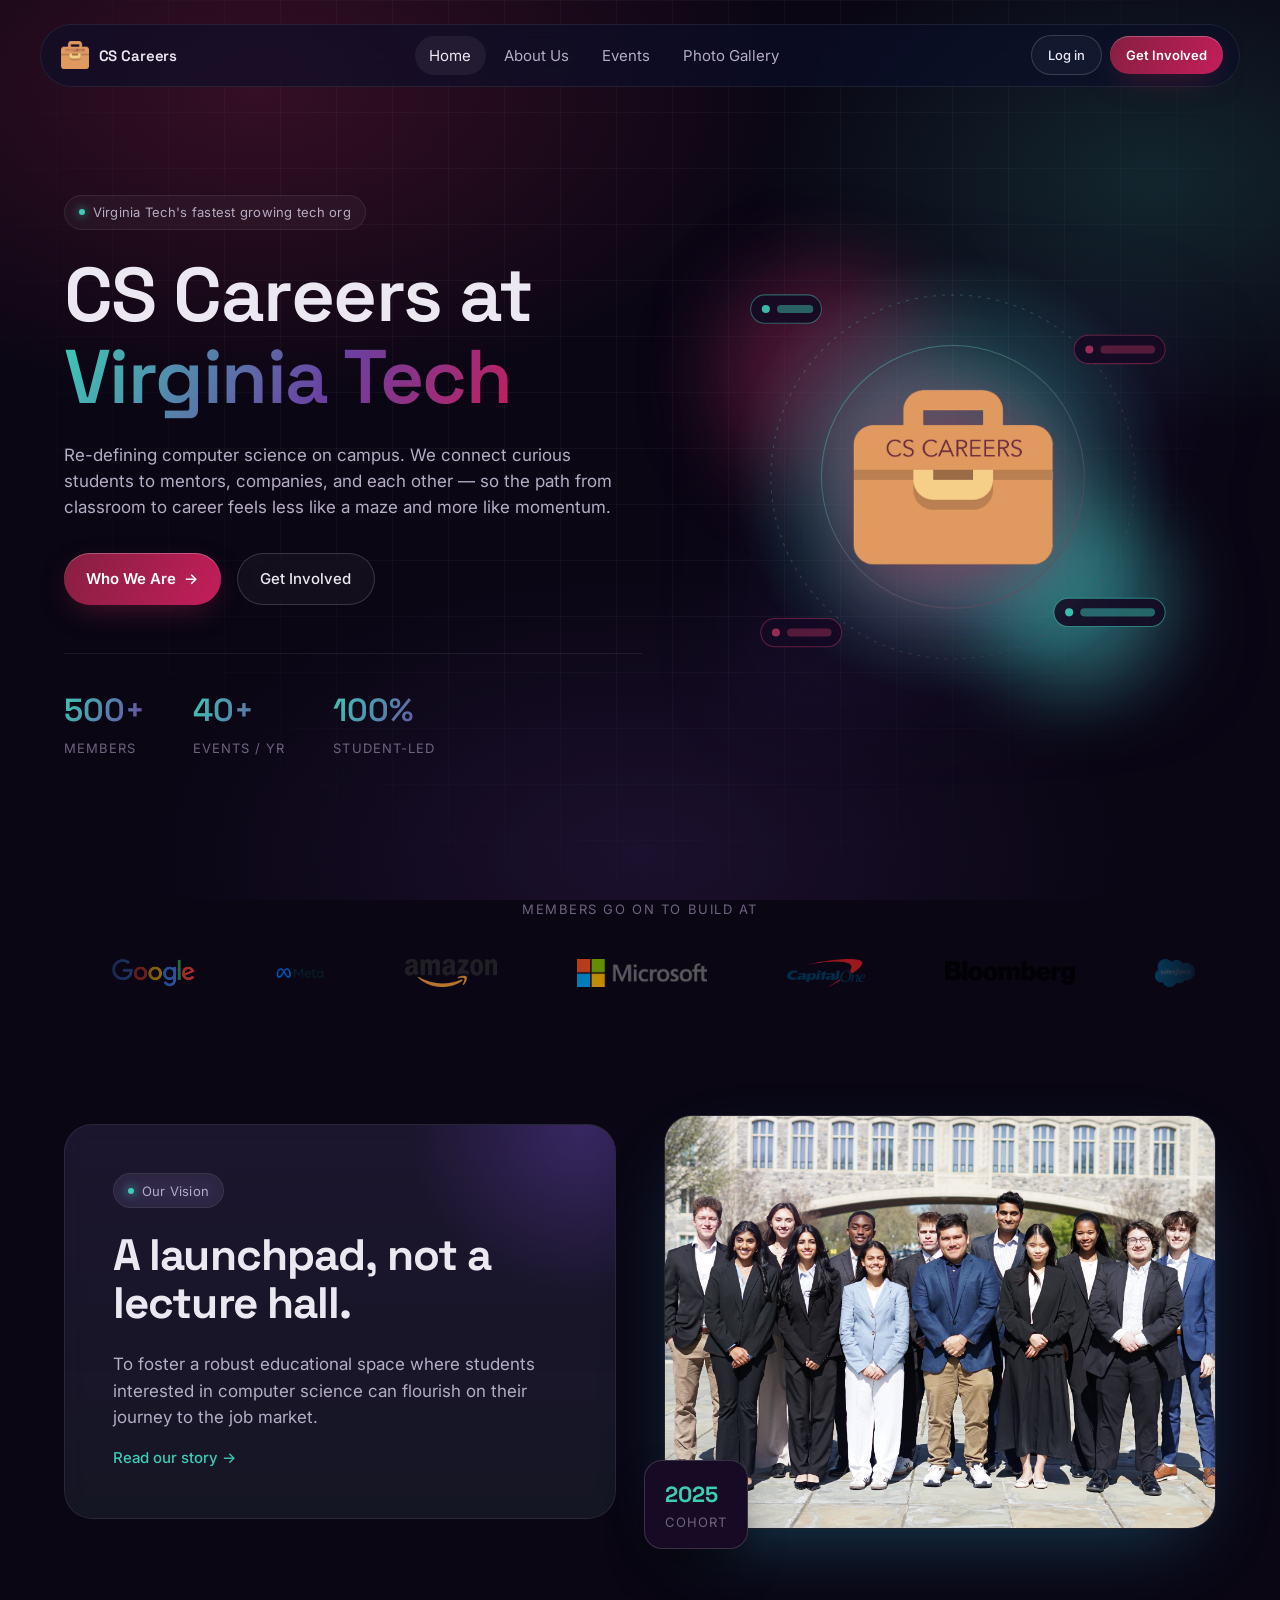
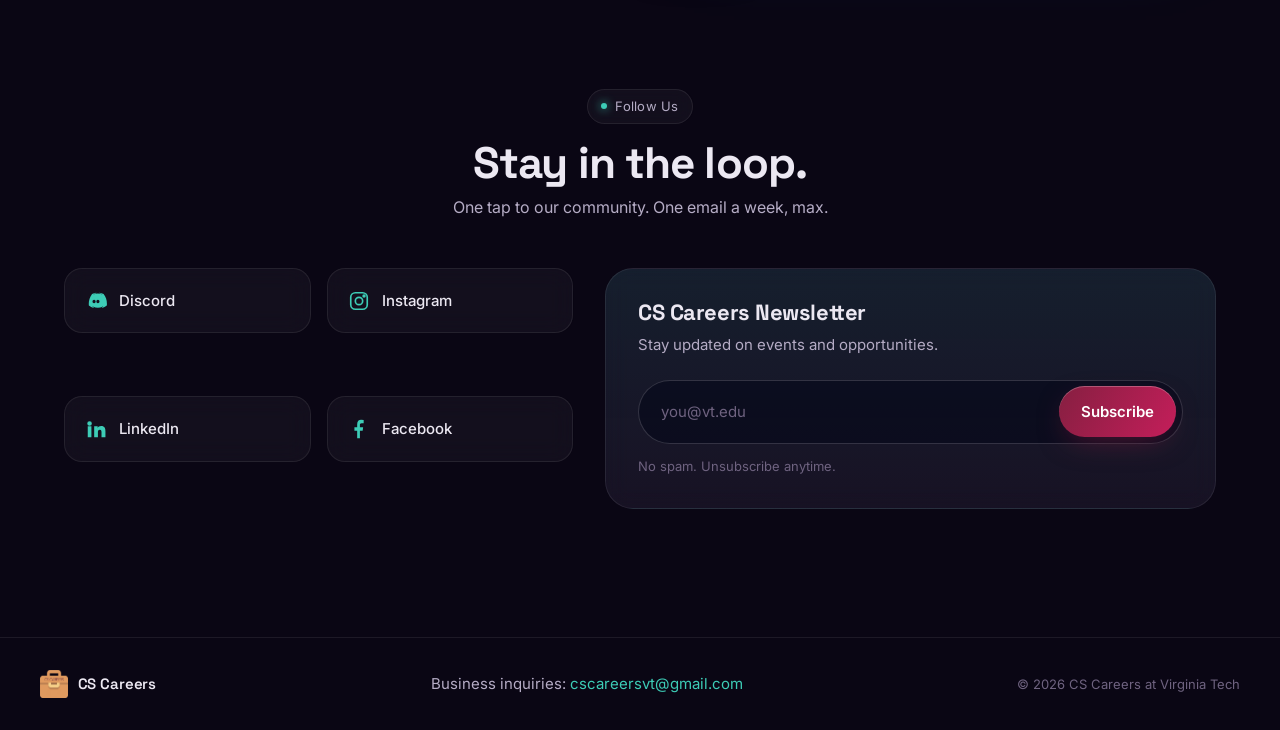
==== commit dfe856c0: "Add About Us, Events, Photo Gallery subpages Build out the three subpages matching the existing dark" ====
--- a/index.html
+++ b/index.html
@@ -53,10 +53,10 @@
       </a>
       <nav class="nav" aria-label="Primary">
         <ul class="nav__list">
-          <li><a href="#" class="is-active">Home</a></li>
-          <li><a href="#">About Us</a></li>
-          <li><a href="#">Events</a></li>
-          <li><a href="#">Photo Gallery</a></li>
+          <li><a href="index.html" class="is-active">Home</a></li>
+          <li><a href="about.html">About Us</a></li>
+          <li><a href="events.html">Events</a></li>
+          <li><a href="gallery.html">Photo Gallery</a></li>
         </ul>
       </nav>
       <div class="header-actions">
--- a/styles.css
+++ b/styles.css
@@ -498,13 +498,11 @@
   width: auto;
   max-width: 130px;
   object-fit: contain;
-  opacity: 0.55;
-  filter: grayscale(1) brightness(1.8);
-  transition: opacity 0.25s ease, filter 0.25s ease, transform 0.25s ease;
+  opacity: 0.75;
+  transition: opacity 0.25s ease, transform 0.25s ease;
 }
 .marquee__list img:hover {
   opacity: 1;
-  filter: grayscale(0) brightness(1);
   transform: translateY(-2px);
 }
 
@@ -695,3 +693,607 @@
   .newsletter__row .btn { width: 100%; justify-content: center; }
   .footer-inner { flex-direction: column; text-align: center; }
 }
+
+/* ============================================================
+   SUBPAGE HEADER — shared by about/events/gallery
+   ============================================================ */
+.page-head {
+  max-width: 900px;
+  margin: 0 auto;
+  padding: 140px 24px 60px;
+  text-align: center;
+  position: relative;
+  z-index: 1;
+}
+.page-title {
+  font-family: 'Space Grotesk', sans-serif;
+  font-size: clamp(40px, 6vw, 72px);
+  font-weight: 700;
+  line-height: 1.05;
+  letter-spacing: -0.025em;
+  margin: 18px 0 20px;
+  color: var(--text);
+}
+.page-sub {
+  font-size: clamp(15px, 1.3vw, 17px);
+  line-height: 1.6;
+  color: var(--text-soft);
+  max-width: 640px;
+  margin: 0 auto;
+}
+
+.page-cta {
+  max-width: 1100px;
+  margin: 48px auto 100px;
+  padding: 0 24px;
+}
+.page-cta__card {
+  background: linear-gradient(135deg, rgba(61, 204, 182, 0.08), rgba(196, 30, 90, 0.08));
+  border: 1px solid rgba(255, 255, 255, 0.08);
+  border-radius: var(--radius-lg);
+  padding: 56px 48px;
+  text-align: center;
+  backdrop-filter: blur(20px);
+}
+.page-cta__card h2 {
+  font-family: 'Space Grotesk', sans-serif;
+  font-size: clamp(28px, 3vw, 40px);
+  margin-bottom: 12px;
+}
+.page-cta__card p {
+  color: var(--text-soft);
+  margin-bottom: 28px;
+}
+.page-cta__card .hero__ctas { justify-content: center; }
+
+/* ============================================================
+   ABOUT PAGE
+   ============================================================ */
+.about-mission {
+  max-width: 1200px;
+  margin: 40px auto 80px;
+  padding: 0 24px;
+  display: grid;
+  grid-template-columns: 1.2fr 1fr;
+  gap: 56px;
+  align-items: center;
+}
+.mission__text .eyebrow { margin-bottom: 16px; }
+.mission__text h2 {
+  font-family: 'Space Grotesk', sans-serif;
+  font-size: clamp(28px, 3.4vw, 42px);
+  line-height: 1.1;
+  letter-spacing: -0.02em;
+  margin-bottom: 20px;
+}
+.mission__text p {
+  color: var(--text-soft);
+  line-height: 1.7;
+  margin-bottom: 16px;
+  font-size: 15.5px;
+}
+.mission__stats {
+  display: grid;
+  grid-template-columns: 1fr 1fr;
+  gap: 16px;
+}
+.stat-card {
+  background: rgba(22, 10, 36, 0.6);
+  border: 1px solid rgba(255, 255, 255, 0.08);
+  border-radius: var(--radius);
+  padding: 28px 24px;
+  text-align: center;
+  backdrop-filter: blur(14px);
+  transition: border-color 0.25s ease, transform 0.25s ease;
+}
+.stat-card:hover {
+  border-color: rgba(61, 204, 182, 0.4);
+  transform: translateY(-3px);
+}
+.stat-card strong {
+  display: block;
+  font-family: 'Space Grotesk', sans-serif;
+  font-size: clamp(32px, 3.6vw, 44px);
+  font-weight: 700;
+  background: linear-gradient(135deg, #3DCCB6, #A8305A);
+  -webkit-background-clip: text;
+  background-clip: text;
+  -webkit-text-fill-color: transparent;
+  margin-bottom: 8px;
+  letter-spacing: -0.02em;
+}
+.stat-card span {
+  font-size: 13px;
+  color: var(--text-mute);
+  letter-spacing: 0.06em;
+  text-transform: uppercase;
+}
+
+.pillars {
+  max-width: 1200px;
+  margin: 0 auto 100px;
+  padding: 0 24px;
+}
+.pillars__head {
+  text-align: center;
+  margin-bottom: 48px;
+}
+.pillars__head h2 {
+  font-family: 'Space Grotesk', sans-serif;
+  font-size: clamp(28px, 3.2vw, 40px);
+  line-height: 1.1;
+  letter-spacing: -0.02em;
+  margin-top: 14px;
+}
+.pillars__grid {
+  display: grid;
+  grid-template-columns: repeat(3, 1fr);
+  gap: 20px;
+}
+.pillar {
+  background: rgba(22, 10, 36, 0.55);
+  border: 1px solid rgba(255, 255, 255, 0.08);
+  border-radius: var(--radius-lg);
+  padding: 36px 32px;
+  backdrop-filter: blur(14px);
+  transition: border-color 0.3s ease, transform 0.3s ease;
+}
+.pillar:hover {
+  border-color: rgba(61, 204, 182, 0.35);
+  transform: translateY(-4px);
+}
+.pillar__num {
+  font-family: 'Space Grotesk', sans-serif;
+  font-size: 12px;
+  font-weight: 700;
+  letter-spacing: 0.18em;
+  color: #3DCCB6;
+  margin-bottom: 18px;
+}
+.pillar h3 {
+  font-family: 'Space Grotesk', sans-serif;
+  font-size: 22px;
+  font-weight: 600;
+  margin-bottom: 10px;
+  letter-spacing: -0.01em;
+}
+.pillar p {
+  color: var(--text-soft);
+  line-height: 1.6;
+  font-size: 14.5px;
+}
+
+.team {
+  max-width: 1200px;
+  margin: 0 auto 90px;
+  padding: 0 24px;
+}
+.team__head {
+  text-align: center;
+  margin-bottom: 48px;
+}
+.team__head h2 {
+  font-family: 'Space Grotesk', sans-serif;
+  font-size: clamp(28px, 3.2vw, 40px);
+  margin-top: 14px;
+  letter-spacing: -0.02em;
+}
+.team__grid {
+  display: grid;
+  grid-template-columns: repeat(4, 1fr);
+  gap: 20px;
+}
+.team-card {
+  background: rgba(22, 10, 36, 0.5);
+  border: 1px solid rgba(255, 255, 255, 0.07);
+  border-radius: var(--radius);
+  padding: 20px;
+  text-align: center;
+  transition: border-color 0.3s ease, transform 0.3s ease;
+}
+.team-card:hover {
+  border-color: rgba(168, 48, 90, 0.5);
+  transform: translateY(-3px);
+}
+.team-card__photo {
+  width: 100%;
+  aspect-ratio: 1 / 1;
+  border-radius: calc(var(--radius) - 4px);
+  background:
+    radial-gradient(circle at 30% 30%, rgba(61, 204, 182, 0.25), transparent 60%),
+    radial-gradient(circle at 70% 70%, rgba(168, 48, 90, 0.25), transparent 60%),
+    #160A24;
+  border: 1px solid rgba(255, 255, 255, 0.06);
+  margin-bottom: 16px;
+  position: relative;
+  overflow: hidden;
+}
+.team-card__photo::after {
+  content: '';
+  position: absolute;
+  inset: 0;
+  background: linear-gradient(180deg, transparent 40%, rgba(10, 6, 20, 0.8) 100%);
+}
+.team-card h4 {
+  font-family: 'Space Grotesk', sans-serif;
+  font-size: 16px;
+  font-weight: 600;
+  margin-bottom: 4px;
+}
+.team-card p {
+  font-size: 12.5px;
+  color: var(--text-mute);
+  letter-spacing: 0.04em;
+}
+
+/* ============================================================
+   EVENTS PAGE
+   ============================================================ */
+.featured-event {
+  max-width: 1000px;
+  margin: 40px auto 80px;
+  padding: 0 24px;
+}
+.featured-event__card {
+  position: relative;
+  background: rgba(22, 10, 36, 0.7);
+  border-radius: var(--radius-lg);
+  padding: 2px;
+  overflow: hidden;
+  backdrop-filter: blur(16px);
+}
+.featured-event__border {
+  position: absolute;
+  inset: 0;
+  border-radius: var(--radius-lg);
+  background: conic-gradient(from 0deg, #3DCCB6, #A8305A, #6B3FA0, #3DCCB6);
+  opacity: 0.6;
+  -webkit-mask:
+    linear-gradient(#000 0 0) content-box,
+    linear-gradient(#000 0 0);
+  -webkit-mask-composite: xor;
+          mask-composite: exclude;
+  padding: 1px;
+  animation: spinBorder 8s linear infinite;
+}
+@keyframes spinBorder {
+  to { transform: rotate(360deg); }
+}
+.featured-event__body {
+  position: relative;
+  background: rgba(10, 6, 20, 0.85);
+  border-radius: calc(var(--radius-lg) - 2px);
+  padding: 44px 48px;
+}
+.featured-event__badge {
+  display: inline-flex;
+  align-items: center;
+  gap: 8px;
+  font-size: 12px;
+  font-weight: 600;
+  letter-spacing: 0.1em;
+  text-transform: uppercase;
+  color: #3DCCB6;
+  padding: 6px 14px;
+  background: rgba(61, 204, 182, 0.1);
+  border: 1px solid rgba(61, 204, 182, 0.3);
+  border-radius: 999px;
+  margin-bottom: 20px;
+}
+.featured-event__body h2 {
+  font-family: 'Space Grotesk', sans-serif;
+  font-size: clamp(28px, 3.4vw, 40px);
+  line-height: 1.1;
+  letter-spacing: -0.02em;
+  margin-bottom: 14px;
+}
+.featured-event__desc {
+  color: var(--text-soft);
+  line-height: 1.6;
+  margin-bottom: 24px;
+  font-size: 15.5px;
+  max-width: 640px;
+}
+.featured-event__meta {
+  display: grid;
+  grid-template-columns: repeat(3, 1fr);
+  gap: 20px;
+  padding: 22px 0;
+  margin-bottom: 28px;
+  border-top: 1px solid rgba(255, 255, 255, 0.08);
+  border-bottom: 1px solid rgba(255, 255, 255, 0.08);
+  list-style: none;
+}
+.featured-event__meta li {
+  display: flex;
+  flex-direction: column;
+  gap: 6px;
+}
+.featured-event__meta strong {
+  font-size: 11px;
+  font-weight: 700;
+  letter-spacing: 0.14em;
+  text-transform: uppercase;
+  color: var(--text-mute);
+}
+.featured-event__meta span {
+  font-family: 'Space Grotesk', sans-serif;
+  font-size: 16px;
+  font-weight: 500;
+  color: var(--text);
+}
+
+.events-list {
+  max-width: 1200px;
+  margin: 0 auto 80px;
+  padding: 0 24px;
+}
+.events-list__head {
+  margin-bottom: 32px;
+}
+.events-list__head h2 {
+  font-family: 'Space Grotesk', sans-serif;
+  font-size: clamp(26px, 3vw, 36px);
+  margin-top: 10px;
+  letter-spacing: -0.02em;
+}
+.events-grid {
+  display: grid;
+  grid-template-columns: repeat(3, 1fr);
+  gap: 20px;
+}
+.event-card {
+  display: flex;
+  gap: 20px;
+  background: rgba(22, 10, 36, 0.5);
+  border: 1px solid rgba(255, 255, 255, 0.07);
+  border-radius: var(--radius);
+  padding: 24px 22px;
+  transition: border-color 0.3s ease, transform 0.3s ease;
+}
+.event-card:hover {
+  border-color: rgba(61, 204, 182, 0.35);
+  transform: translateY(-3px);
+}
+.event-card__date {
+  flex-shrink: 0;
+  display: flex;
+  flex-direction: column;
+  align-items: center;
+  justify-content: center;
+  width: 64px;
+  height: 64px;
+  border-radius: 12px;
+  background: linear-gradient(135deg, rgba(61, 204, 182, 0.15), rgba(168, 48, 90, 0.15));
+  border: 1px solid rgba(255, 255, 255, 0.08);
+}
+.event-card__mo {
+  font-family: 'Space Grotesk', sans-serif;
+  font-size: 10px;
+  font-weight: 700;
+  letter-spacing: 0.14em;
+  color: #3DCCB6;
+  text-transform: uppercase;
+}
+.event-card__day {
+  font-family: 'Space Grotesk', sans-serif;
+  font-size: 22px;
+  font-weight: 700;
+  color: var(--text);
+  line-height: 1;
+  margin-top: 2px;
+  letter-spacing: -0.02em;
+}
+.event-card__body { flex: 1; min-width: 0; }
+.event-card__tag {
+  display: inline-block;
+  font-size: 10.5px;
+  font-weight: 600;
+  letter-spacing: 0.12em;
+  text-transform: uppercase;
+  padding: 4px 10px;
+  border-radius: 999px;
+  margin-bottom: 10px;
+}
+.tag--teal   { background: rgba(61, 204, 182, 0.14); color: #3DCCB6; border: 1px solid rgba(61, 204, 182, 0.3); }
+.tag--rose   { background: rgba(196, 30, 90, 0.14);  color: #E04679; border: 1px solid rgba(196, 30, 90, 0.3); }
+.tag--purple { background: rgba(107, 63, 160, 0.18); color: #B390E6; border: 1px solid rgba(107, 63, 160, 0.4); }
+.event-card h3 {
+  font-family: 'Space Grotesk', sans-serif;
+  font-size: 17px;
+  font-weight: 600;
+  margin-bottom: 6px;
+  letter-spacing: -0.01em;
+}
+.event-card p {
+  font-size: 13.5px;
+  color: var(--text-soft);
+  line-height: 1.5;
+  margin-bottom: 8px;
+}
+.event-card__meta {
+  font-size: 12px;
+  color: var(--text-mute);
+  letter-spacing: 0.02em;
+}
+
+.past-events {
+  max-width: 1000px;
+  margin: 0 auto 100px;
+  padding: 0 24px;
+}
+.past-list {
+  list-style: none;
+  background: rgba(22, 10, 36, 0.45);
+  border: 1px solid rgba(255, 255, 255, 0.06);
+  border-radius: var(--radius);
+  overflow: hidden;
+}
+.past-list li {
+  display: grid;
+  grid-template-columns: 80px 1fr auto;
+  align-items: center;
+  gap: 20px;
+  padding: 18px 24px;
+  border-bottom: 1px solid rgba(255, 255, 255, 0.05);
+  transition: background 0.2s ease;
+}
+.past-list li:last-child { border-bottom: none; }
+.past-list li:hover { background: rgba(61, 204, 182, 0.04); }
+.past-list__date {
+  font-family: 'Space Grotesk', sans-serif;
+  font-size: 12px;
+  font-weight: 700;
+  letter-spacing: 0.14em;
+  color: #3DCCB6;
+  text-transform: uppercase;
+}
+.past-list__name {
+  font-family: 'Space Grotesk', sans-serif;
+  font-size: 15.5px;
+  color: var(--text);
+}
+.past-list__stat {
+  font-size: 12.5px;
+  color: var(--text-mute);
+  letter-spacing: 0.04em;
+}
+
+/* ============================================================
+   GALLERY PAGE
+   ============================================================ */
+.gallery-filters {
+  max-width: 1200px;
+  margin: 20px auto 40px;
+  padding: 0 24px;
+  display: flex;
+  flex-wrap: wrap;
+  gap: 10px;
+  justify-content: center;
+}
+.gallery-chip {
+  background: rgba(22, 10, 36, 0.6);
+  border: 1px solid rgba(255, 255, 255, 0.08);
+  border-radius: 999px;
+  padding: 10px 20px;
+  color: var(--text-soft);
+  font-family: inherit;
+  font-size: 13.5px;
+  font-weight: 500;
+  letter-spacing: 0.02em;
+  cursor: pointer;
+  transition: background 0.2s, color 0.2s, border-color 0.2s, transform 0.2s;
+}
+.gallery-chip:hover {
+  color: var(--text);
+  border-color: rgba(61, 204, 182, 0.35);
+  transform: translateY(-1px);
+}
+.gallery-chip.is-active {
+  background: linear-gradient(135deg, #3DCCB6, #6B3FA0);
+  color: #0A0614;
+  border-color: transparent;
+  font-weight: 600;
+}
+
+.gallery-section {
+  max-width: 1280px;
+  margin: 0 auto 80px;
+  padding: 0 24px;
+}
+.gallery-grid {
+  display: grid;
+  grid-template-columns: repeat(4, 1fr);
+  grid-auto-flow: dense;
+  gap: 16px;
+}
+.gallery-tile {
+  position: relative;
+  aspect-ratio: 1 / 1;
+  border-radius: var(--radius);
+  overflow: hidden;
+  border: 1px solid rgba(255, 255, 255, 0.07);
+  background: rgba(22, 10, 36, 0.5);
+  margin: 0;
+  cursor: pointer;
+  transition: border-color 0.3s ease, transform 0.3s ease;
+}
+.gallery-tile:hover {
+  border-color: rgba(61, 204, 182, 0.35);
+  transform: translateY(-3px);
+}
+.gallery-tile--lg { grid-column: span 2; grid-row: span 2; aspect-ratio: 1 / 1; }
+.gallery-tile--tall { grid-row: span 2; aspect-ratio: 1 / 2; }
+.gallery-tile__placeholder {
+  position: absolute;
+  inset: 0;
+  background:
+    radial-gradient(circle at 25% 30%, rgba(61, 204, 182, 0.22), transparent 55%),
+    radial-gradient(circle at 75% 70%, rgba(168, 48, 90, 0.22), transparent 55%),
+    radial-gradient(circle at 50% 50%, rgba(107, 63, 160, 0.12), transparent 70%),
+    #160A24;
+}
+.gallery-tile__placeholder::before {
+  content: '';
+  position: absolute;
+  inset: 0;
+  background-image: linear-gradient(rgba(255,255,255,0.04) 1px, transparent 1px),
+                    linear-gradient(90deg, rgba(255,255,255,0.04) 1px, transparent 1px);
+  background-size: 24px 24px;
+  opacity: 0.5;
+}
+.gallery-tile figcaption {
+  position: absolute;
+  inset: auto 0 0 0;
+  padding: 20px 22px 18px;
+  display: flex;
+  flex-direction: column;
+  gap: 4px;
+  background: linear-gradient(180deg, transparent 0%, rgba(10, 6, 20, 0.92) 80%);
+  z-index: 1;
+}
+.gallery-tile__tag {
+  font-size: 10.5px;
+  font-weight: 700;
+  letter-spacing: 0.14em;
+  text-transform: uppercase;
+  color: #3DCCB6;
+  margin-bottom: 2px;
+}
+.gallery-tile__title {
+  font-family: 'Space Grotesk', sans-serif;
+  font-size: 16px;
+  font-weight: 600;
+  color: var(--text);
+  letter-spacing: -0.01em;
+}
+.gallery-tile__date {
+  font-size: 11.5px;
+  color: var(--text-mute);
+  letter-spacing: 0.06em;
+}
+
+/* ============================================================
+   SUBPAGE RESPONSIVE
+   ============================================================ */
+@media (max-width: 960px) {
+  .page-head { padding: 120px 20px 40px; }
+  .about-mission { grid-template-columns: 1fr; gap: 36px; }
+  .pillars__grid { grid-template-columns: 1fr; }
+  .team__grid { grid-template-columns: repeat(2, 1fr); }
+  .events-grid { grid-template-columns: 1fr; }
+  .featured-event__body { padding: 32px 26px; }
+  .featured-event__meta { grid-template-columns: 1fr; gap: 14px; }
+  .gallery-grid { grid-template-columns: repeat(2, 1fr); }
+  .gallery-tile--lg { grid-column: span 2; grid-row: auto; aspect-ratio: 1 / 1; }
+  .gallery-tile--tall { grid-row: auto; aspect-ratio: 1 / 1; }
+  .past-list li { grid-template-columns: 70px 1fr; }
+  .past-list__stat { grid-column: 2; font-size: 11.5px; }
+  .page-cta__card { padding: 40px 24px; }
+}
+
+@media (max-width: 520px) {
+  .team__grid { grid-template-columns: 1fr; }
+  .gallery-grid { grid-template-columns: 1fr; }
+  .mission__stats { grid-template-columns: 1fr; }
+}
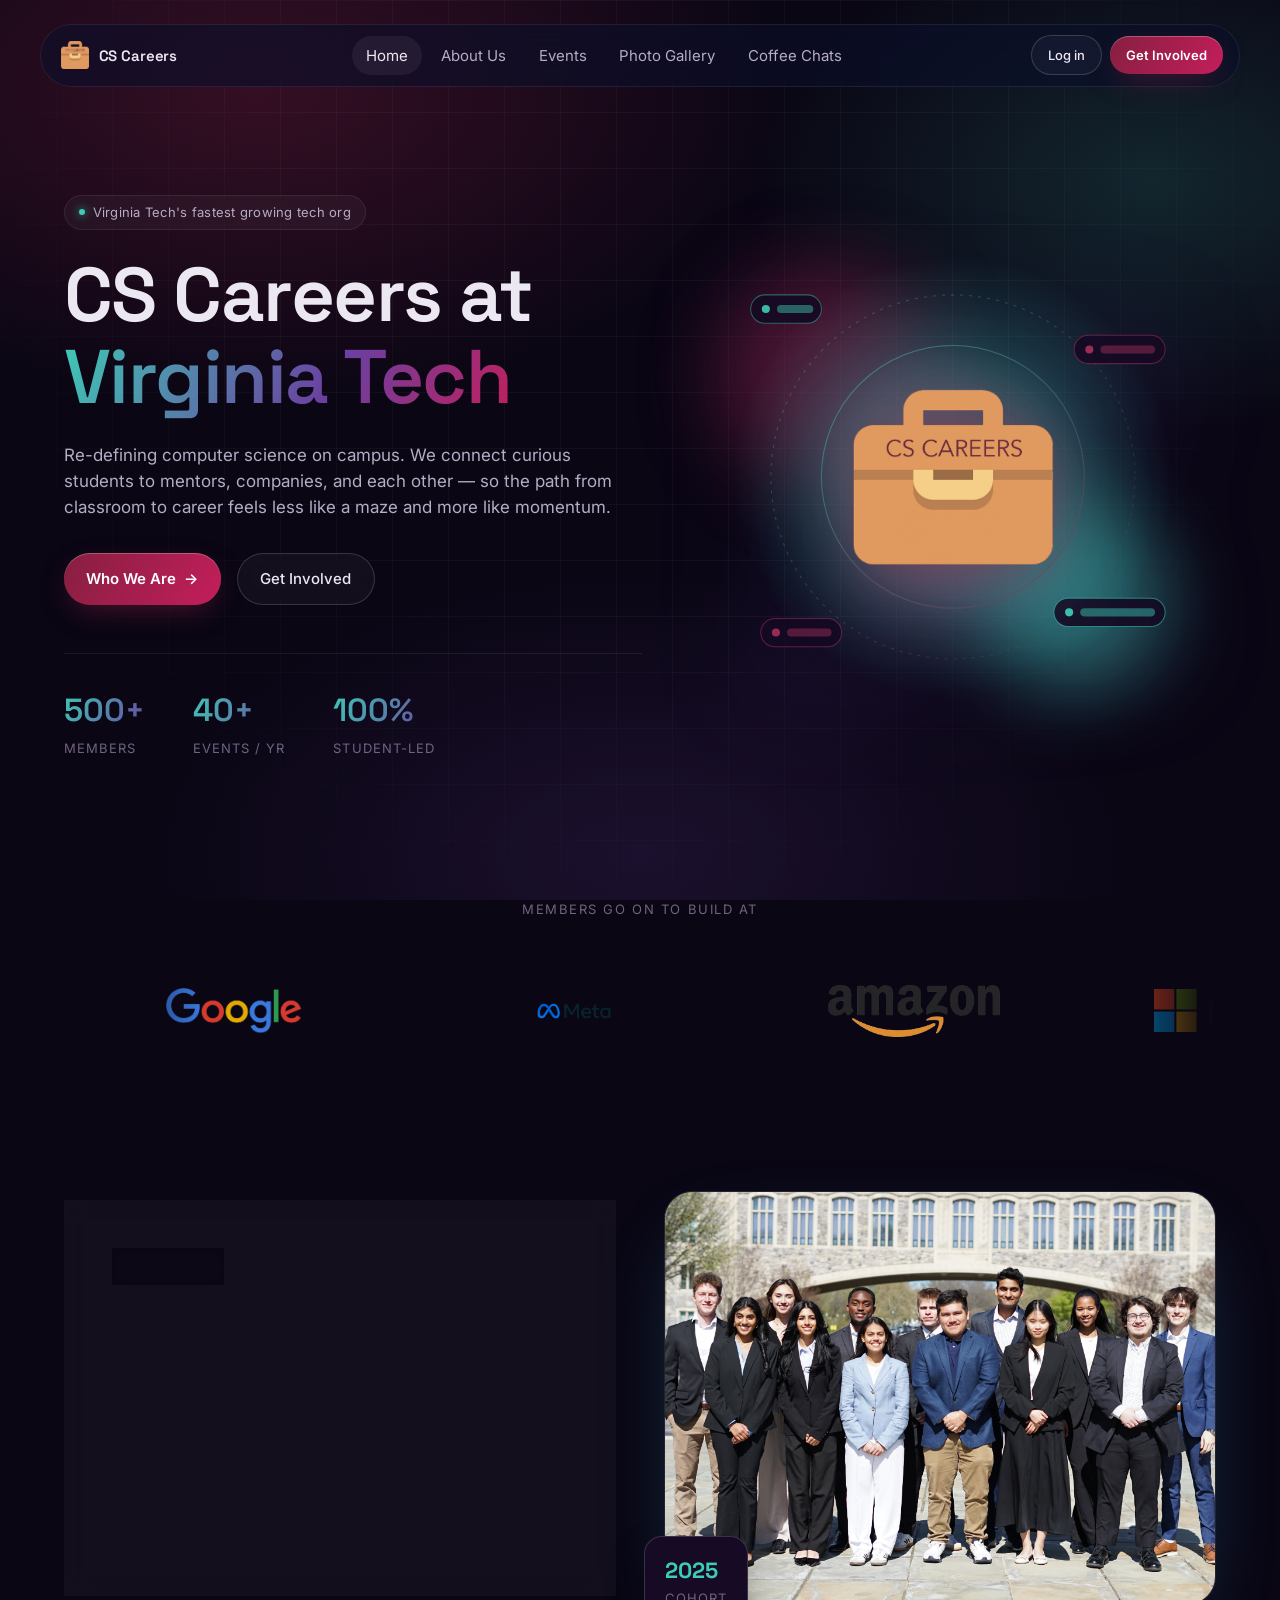
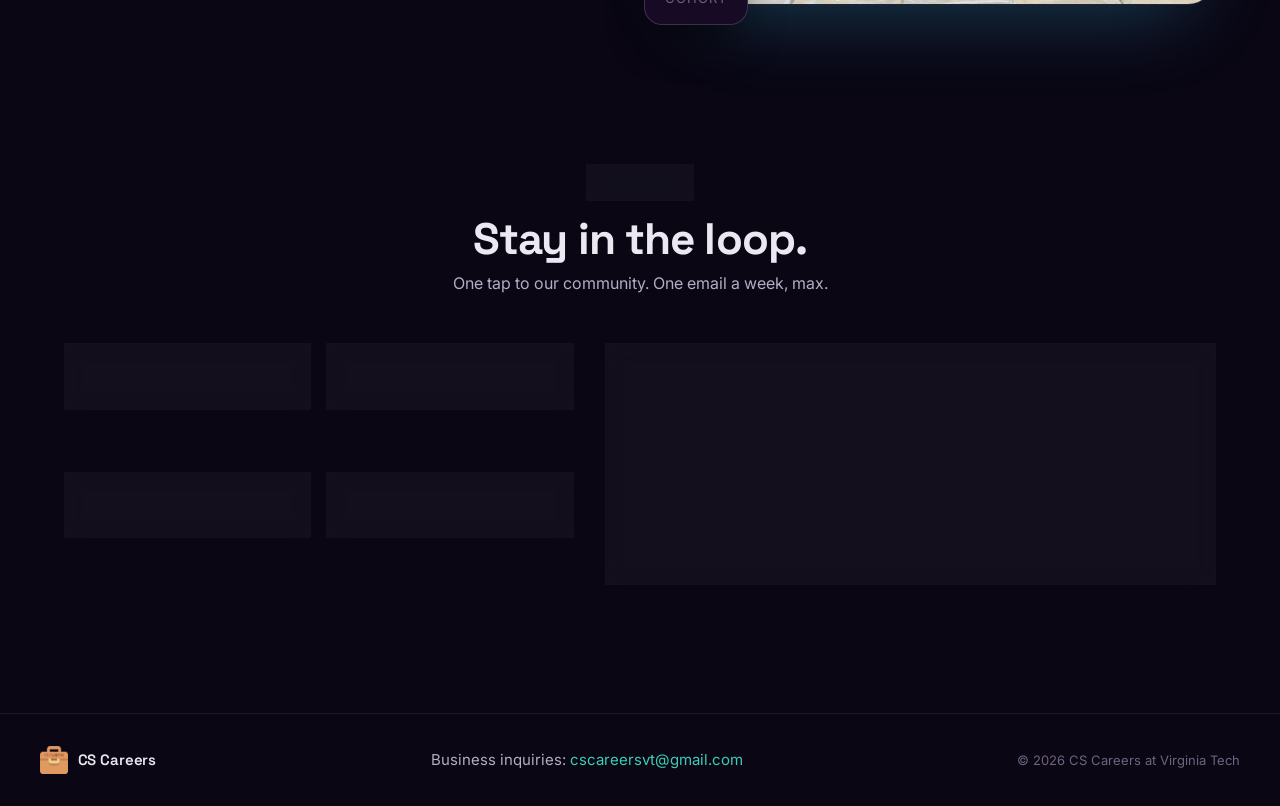
==== commit 23bff0db: "add tiered board section with generation tabs, coffee chat concepts page, and nav Coffee Chats link " ====
--- a/index.html
+++ b/index.html
@@ -57,6 +57,7 @@
           <li><a href="about.html">About Us</a></li>
           <li><a href="events.html">Events</a></li>
           <li><a href="gallery.html">Photo Gallery</a></li>
+          <li><a href="coffee-chat-concepts.html">Coffee Chats</a></li>
         </ul>
       </nav>
       <div class="header-actions">
--- a/styles.css
+++ b/styles.css
@@ -363,6 +363,8 @@
   box-shadow: 0 10px 30px -10px rgba(134, 31, 65, 0.65), inset 0 1px 0 rgba(255,255,255,0.25);
 }
 .btn--primary:hover { transform: translateY(-1px); box-shadow: 0 14px 34px -10px rgba(196, 30, 90, 0.8), inset 0 1px 0 rgba(255,255,255,0.35); }
+
+
 .btn--ghost {
   border: 1px solid var(--border-strong);
   color: var(--text);
@@ -484,27 +486,45 @@
 .marquee__list {
   display: flex;
   align-items: center;
-  gap: var(--sp-6);
-  padding: var(--sp-2) var(--sp-5);
+  gap: 140px;
+  padding: var(--sp-4) 70px;
   list-style: none;
 }
 .marquee__list li {
   display: flex;
   align-items: center;
+  justify-content: center;
   flex-shrink: 0;
+  /* per-logo optical sizing — some brands read bigger than others */
+  height: 72px;
+  width: 200px;
 }
 .marquee__list img {
-  height: 28px;
+  max-height: 100%;
+  max-width: 100%;
   width: auto;
-  max-width: 130px;
+  height: auto;
   object-fit: contain;
-  opacity: 0.75;
+  opacity: 0.9;
   transition: opacity 0.25s ease, transform 0.25s ease;
 }
 .marquee__list img:hover {
   opacity: 1;
   transform: translateY(-2px);
 }
+/* Optical sizing overrides — wordmarks need more width, icon-heavy marks need less */
+.marquee__list img[alt="Google"]      { height: 46px; }
+.marquee__list img[alt="Meta"]        { height: 44px; }
+.marquee__list img[alt="Amazon"]      { height: 52px; }
+.marquee__list img[alt="Microsoft"]   { height: 44px; }
+.marquee__list img[alt="Capital One"] { height: 40px; }
+.marquee__list img[alt="Bloomberg"]   { height: 36px; filter: brightness(0) invert(1); }
+.marquee__list img[alt="Salesforce"]  { height: 64px; }
+.marquee__list img[alt="CoStar"]      { height: 44px; filter: brightness(0) invert(1); }
+.marquee__list img[alt="IBM"]         { height: 52px; }
+.marquee__list img[alt="NASA"]        { height: 62px; }
+.marquee__list img[alt="CACI"]        { height: 56px; filter: brightness(0) invert(1); }
+.marquee__list img[alt="Fannie Mae"]  { height: 52px; filter: brightness(0) invert(1); }
 
 @keyframes marqueeScroll {
   from { transform: translateX(0); }
@@ -544,6 +564,7 @@
   background: radial-gradient(circle, rgba(138, 92, 255, 0.25), transparent 60%);
   pointer-events: none;
 }
+.vision__card .eyebrow { background: rgba(8, 4, 18, 0.75); }
 .vision__card h2 {
   font-size: var(--fs-2xl);
   margin-top: var(--sp-3);
@@ -913,6 +934,16 @@
   position: absolute;
   inset: 0;
   background: linear-gradient(180deg, transparent 40%, rgba(10, 6, 20, 0.8) 100%);
+  pointer-events: none;
+}
+.team-card__photo:has(img)::after { display: none; }
+.team-card__photo img {
+  position: absolute;
+  inset: 0;
+  width: 100%;
+  height: 100%;
+  object-fit: cover;
+  display: block;
 }
 .team-card h4 {
   font-family: 'Space Grotesk', sans-serif;
@@ -922,6 +953,111 @@
 }
 .team-card p {
   font-size: 12.5px;
+  color: var(--text-mute);
+  letter-spacing: 0.04em;
+}
+
+/* --- Generation tabs --- */
+.team-tabs {
+  display: flex;
+  gap: 8px;
+  justify-content: center;
+  margin-bottom: 56px;
+}
+.team-tab {
+  padding: 10px 28px;
+  border-radius: 999px;
+  border: 1px solid rgba(255, 255, 255, 0.12);
+  background: transparent;
+  color: var(--text-soft);
+  font-family: 'Space Grotesk', sans-serif;
+  font-size: 14px;
+  font-weight: 500;
+  cursor: pointer;
+  transition: all 0.25s ease;
+}
+.team-tab:hover {
+  border-color: rgba(168, 48, 90, 0.5);
+  color: #fff;
+}
+.team-tab.is-active {
+  background: linear-gradient(120deg, var(--maroon), var(--magenta));
+  border-color: transparent;
+  color: #fff;
+}
+
+/* --- Generation panels --- */
+.team-gen { display: none; }
+.team-gen.is-active { display: block; }
+
+/* --- Tier rows --- */
+.team-tier {
+  margin-bottom: 52px;
+}
+.team-tier__label {
+  display: flex;
+  align-items: center;
+  gap: 14px;
+  font-size: 10.5px;
+  letter-spacing: 0.14em;
+  text-transform: uppercase;
+  color: var(--text-mute);
+  margin-bottom: 24px;
+}
+.team-tier__label::before,
+.team-tier__label::after {
+  content: '';
+  flex: 1;
+  height: 1px;
+  background: rgba(255, 255, 255, 0.07);
+}
+.team-tier__row {
+  display: grid;
+  grid-template-columns: repeat(4, 1fr);
+  gap: 20px;
+}
+.team-tier__row--1 {
+  grid-template-columns: 220px;
+  justify-content: center;
+}
+.team-tier__row--2 {
+  grid-template-columns: repeat(2, 220px);
+  justify-content: center;
+}
+.team-tier__row--3 {
+  grid-template-columns: repeat(3, 1fr);
+  max-width: 780px;
+  margin-left: auto;
+  margin-right: auto;
+}
+.team-tier__row--4 {
+  grid-template-columns: repeat(4, 1fr);
+}
+
+/* --- Text-only cards (2024 generation) --- */
+.team-card--text {
+  background: rgba(22, 10, 36, 0.3);
+  border: 1px solid rgba(255, 255, 255, 0.06);
+  border-left: 2px solid rgba(168, 48, 90, 0.35);
+  border-radius: var(--radius);
+  padding: 18px 20px;
+  text-align: center;
+  transition: border-color 0.25s ease, transform 0.25s ease;
+}
+.team-card--text:hover {
+  border-color: rgba(168, 48, 90, 0.45);
+  border-left-color: var(--magenta);
+  transform: translateY(-2px);
+}
+.team-card--text h4 {
+  font-family: 'Space Grotesk', sans-serif;
+  font-size: 15px;
+  font-weight: 600;
+  margin-bottom: 5px;
+  color: #fff;
+}
+.team-card--text p {
+  font-size: 12px;
   color: var(--text-mute);
   letter-spacing: 0.04em;
 }
@@ -1281,6 +1417,10 @@
   .about-mission { grid-template-columns: 1fr; gap: 36px; }
   .pillars__grid { grid-template-columns: 1fr; }
   .team__grid { grid-template-columns: repeat(2, 1fr); }
+  .team-tier__row,
+  .team-tier__row--4 { grid-template-columns: repeat(2, 1fr); }
+  .team-tier__row--3 { grid-template-columns: repeat(2, 1fr); max-width: 100%; }
+  .team-tier__row--2 { grid-template-columns: repeat(2, 1fr); }
   .events-grid { grid-template-columns: 1fr; }
   .featured-event__body { padding: 32px 26px; }
   .featured-event__meta { grid-template-columns: 1fr; gap: 14px; }
@@ -1294,6 +1434,11 @@
 
 @media (max-width: 520px) {
   .team__grid { grid-template-columns: 1fr; }
+  .team-tier__row,
+  .team-tier__row--2,
+  .team-tier__row--3,
+  .team-tier__row--4 { grid-template-columns: 1fr; }
+  .team-tier__row--1 { grid-template-columns: 1fr; }
   .gallery-grid { grid-template-columns: 1fr; }
   .mission__stats { grid-template-columns: 1fr; }
 }
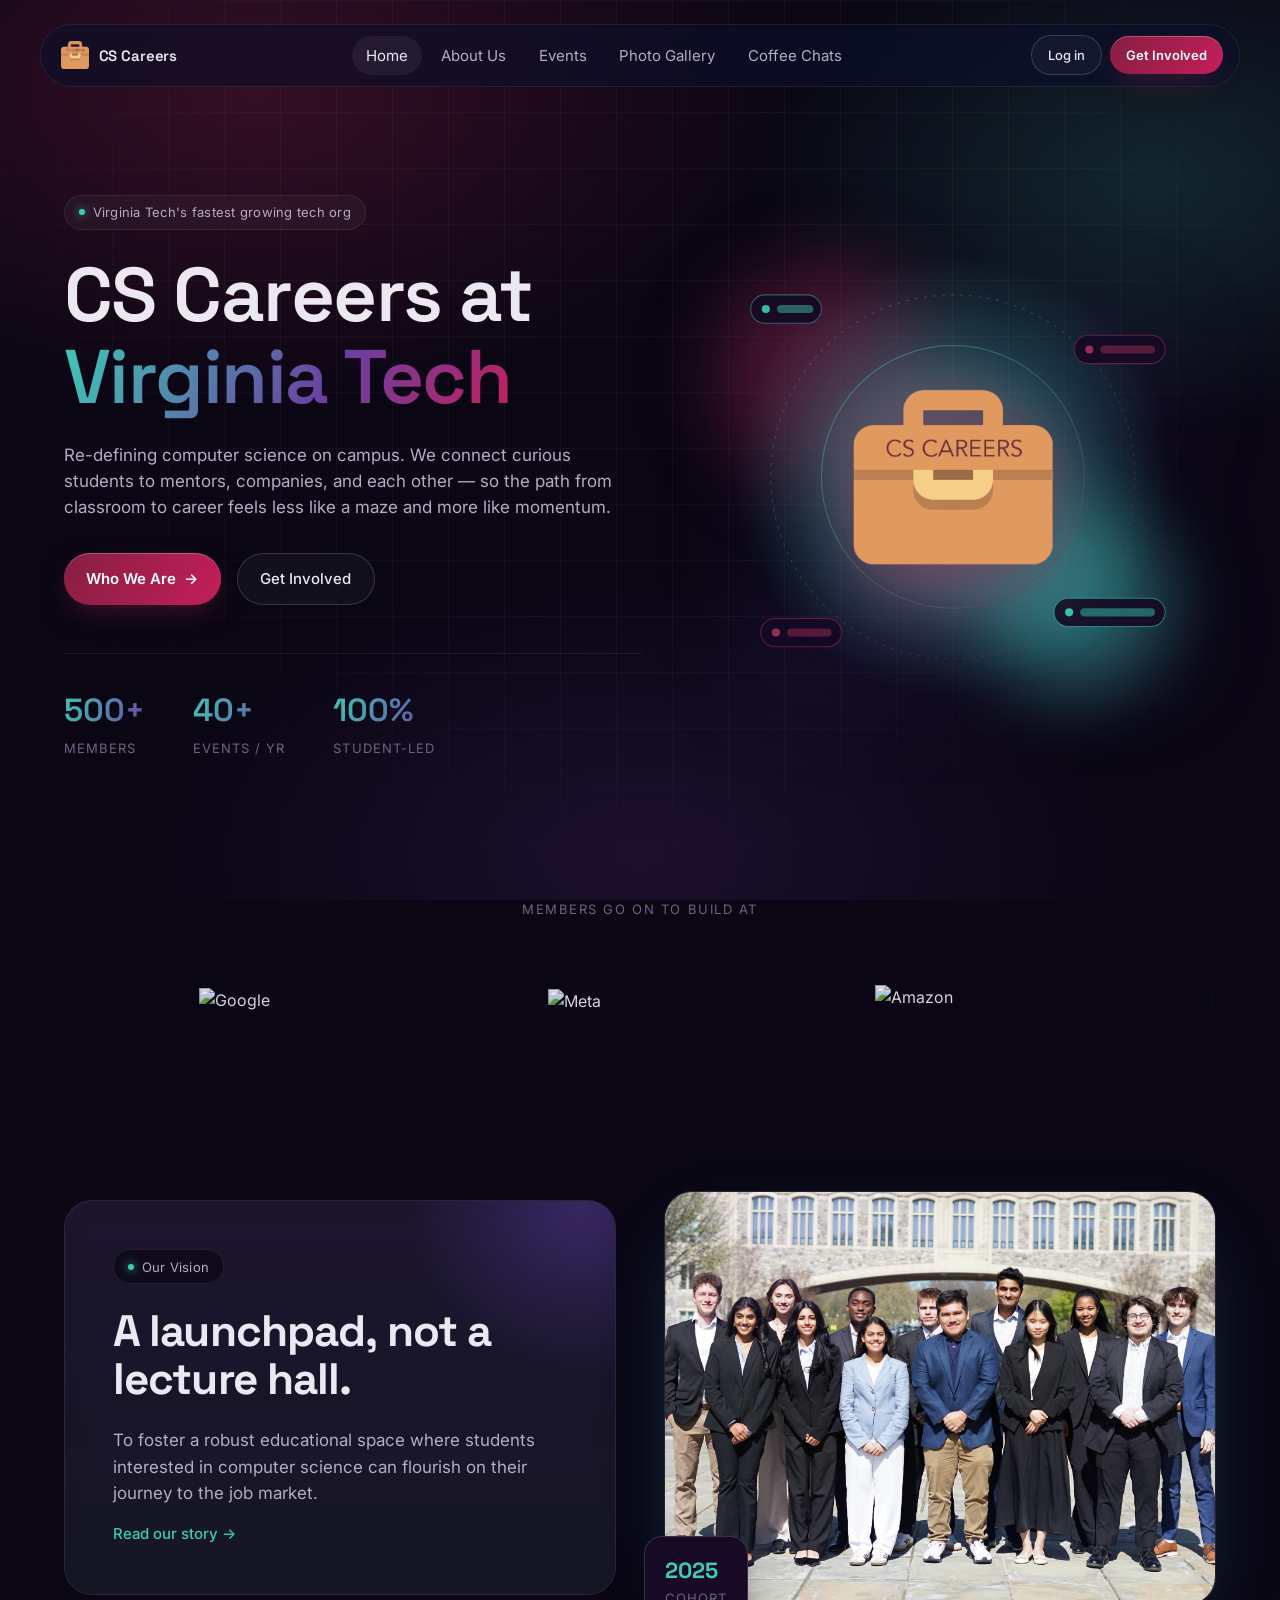
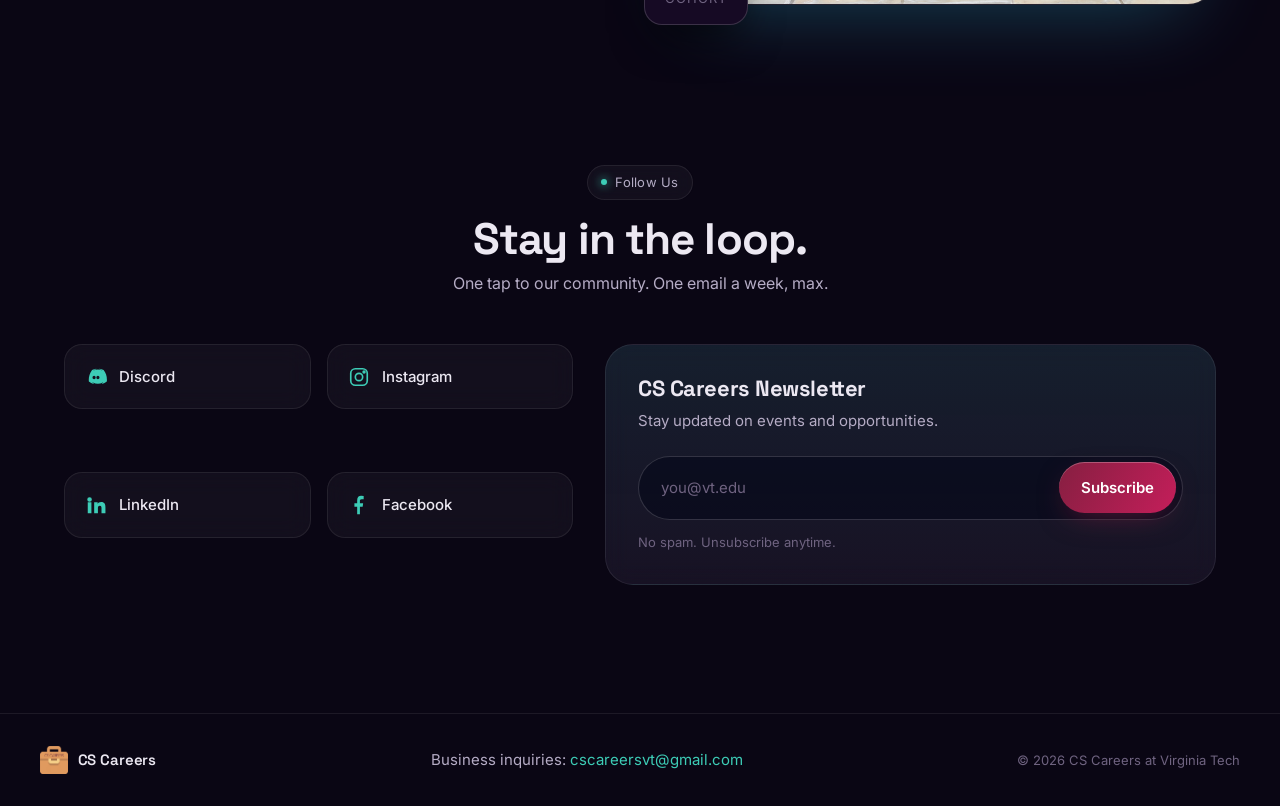
==== commit b84c25e1: "Redesign about page layout, reorganize assets, add pillar animations - Two-column intro: heading/ima" ====
--- a/index.html
+++ b/index.html
@@ -148,33 +148,33 @@
       <div class="marquee" aria-label="Companies where members work">
         <div class="marquee__track" id="marqueeTrack">
           <ul class="marquee__list" role="list">
-            <li><img src="assets/google.png"      alt="Google"      /></li>
-            <li><img src="assets/meta.png"         alt="Meta"         /></li>
-            <li><img src="assets/amazon.png"       alt="Amazon"       /></li>
-            <li><img src="assets/microsoft.png"    alt="Microsoft"    /></li>
-            <li><img src="assets/capital_one.png"  alt="Capital One"  /></li>
-            <li><img src="assets/bloomberg.png"    alt="Bloomberg"    /></li>
-            <li><img src="assets/salesforce.png"   alt="Salesforce"   /></li>
-            <li><img src="assets/costar.png"       alt="CoStar"       /></li>
-            <li><img src="assets/ibm.png"          alt="IBM"          /></li>
-            <li><img src="assets/nasa.png"         alt="NASA"         /></li>
-            <li><img src="assets/caci.png"         alt="CACI"         /></li>
-            <li><img src="assets/fannie_mae.png"   alt="Fannie Mae"   /></li>
+            <li><img src="assets/companies/google.png"      alt="Google"      /></li>
+            <li><img src="assets/companies/meta.png"         alt="Meta"         /></li>
+            <li><img src="assets/companies/amazon.png"       alt="Amazon"       /></li>
+            <li><img src="assets/companies/microsoft.png"    alt="Microsoft"    /></li>
+            <li><img src="assets/companies/capital_one.png"  alt="Capital One"  /></li>
+            <li><img src="assets/companies/bloomberg.png"    alt="Bloomberg"    /></li>
+            <li><img src="assets/companies/salesforce.png"   alt="Salesforce"   /></li>
+            <li><img src="assets/companies/costar.png"       alt="CoStar"       /></li>
+            <li><img src="assets/companies/ibm.png"          alt="IBM"          /></li>
+            <li><img src="assets/companies/nasa.png"         alt="NASA"         /></li>
+            <li><img src="assets/companies/caci.png"         alt="CACI"         /></li>
+            <li><img src="assets/companies/fannie_mae.png"   alt="Fannie Mae"   /></li>
           </ul>
           <!-- Duplicate for seamless loop -->
           <ul class="marquee__list" aria-hidden="true" role="presentation">
-            <li><img src="assets/google.png"      alt="" /></li>
-            <li><img src="assets/meta.png"         alt="" /></li>
-            <li><img src="assets/amazon.png"       alt="" /></li>
-            <li><img src="assets/microsoft.png"    alt="" /></li>
-            <li><img src="assets/capital_one.png"  alt="" /></li>
-            <li><img src="assets/bloomberg.png"    alt="" /></li>
-            <li><img src="assets/salesforce.png"   alt="" /></li>
-            <li><img src="assets/costar.png"       alt="" /></li>
-            <li><img src="assets/ibm.png"          alt="" /></li>
-            <li><img src="assets/nasa.png"         alt="" /></li>
-            <li><img src="assets/caci.png"         alt="" /></li>
-            <li><img src="assets/fannie_mae.png"   alt="" /></li>
+            <li><img src="assets/companies/google.png"      alt="" /></li>
+            <li><img src="assets/companies/meta.png"         alt="" /></li>
+            <li><img src="assets/companies/amazon.png"       alt="" /></li>
+            <li><img src="assets/companies/microsoft.png"    alt="" /></li>
+            <li><img src="assets/companies/capital_one.png"  alt="" /></li>
+            <li><img src="assets/companies/bloomberg.png"    alt="" /></li>
+            <li><img src="assets/companies/salesforce.png"   alt="" /></li>
+            <li><img src="assets/companies/costar.png"       alt="" /></li>
+            <li><img src="assets/companies/ibm.png"          alt="" /></li>
+            <li><img src="assets/companies/nasa.png"         alt="" /></li>
+            <li><img src="assets/companies/caci.png"         alt="" /></li>
+            <li><img src="assets/companies/fannie_mae.png"   alt="" /></li>
           </ul>
         </div>
       </div>
--- a/styles.css
+++ b/styles.css
@@ -743,6 +743,78 @@
   margin: 0 auto;
 }
 
+/* About page — two-col intro + pillars */
+.intro-pillars {
+  max-width: 1200px;
+  margin: 0 auto 100px;
+  padding: 120px 24px 0;
+  display: grid;
+  grid-template-columns: 1fr 1fr;
+  gap: 64px;
+  align-items: stretch;
+  position: relative;
+  z-index: 1;
+}
+.intro-pillars__left {
+  display: flex;
+  flex-direction: column;
+  align-self: stretch;
+}
+.intro-pillars__left .page-title {
+  text-align: left;
+  font-size: clamp(36px, 4.5vw, 64px);
+  margin: 16px 0 18px;
+}
+.intro-pillars__left .page-sub {
+  text-align: left;
+  margin: 0;
+}
+.intro-pillars__right .eyebrow { margin-bottom: 12px; }
+.pillars__heading {
+  font-family: 'Space Grotesk', sans-serif;
+  font-size: clamp(22px, 2.4vw, 32px);
+  line-height: 1.15;
+  letter-spacing: -0.02em;
+  margin: 0 0 24px;
+}
+.pillars__stack {
+  display: flex;
+  flex-direction: column;
+  gap: 16px;
+}
+@keyframes pillarIn {
+  0%   { opacity: 0;    transform: translateY(28px); box-shadow: 0 0  0px  0px transparent; }
+  20%  { opacity: 0.08; transform: translateY(20px); box-shadow: 0 0 60px 24px rgba(61, 204, 182, 0.18); }
+  45%  { opacity: 0.35; transform: translateY(10px); box-shadow: 0 0 40px 14px rgba(61, 204, 182, 0.10); }
+  100% { opacity: 1;    transform: translateY(0);    box-shadow: 0 0  0px  0px transparent; }
+}
+.pillars__stack .pillar {
+  opacity: 0;
+}
+.pillars__stack.is-visible .pillar:nth-child(1) {
+  animation: pillarIn 1.3s cubic-bezier(0.22, 1, 0.36, 1) 0.1s forwards;
+}
+.pillars__stack.is-visible .pillar:nth-child(2) {
+  animation: pillarIn 1.3s cubic-bezier(0.22, 1, 0.36, 1) 0.5s forwards;
+}
+.pillars__stack.is-visible .pillar:nth-child(3) {
+  animation: pillarIn 1.3s cubic-bezier(0.22, 1, 0.36, 1) 0.9s forwards;
+}
+.intro-pillars__img {
+  margin-top: 32px;
+  border-radius: var(--radius-lg);
+  overflow: hidden;
+  flex: 1;
+  min-height: 260px;
+}
+.intro-pillars__photo {
+  width: 100%;
+  height: 100%;
+  object-fit: cover;
+  display: block;
+  border-radius: var(--radius-lg);
+}
+
 .page-cta {
   max-width: 1100px;
   margin: 48px auto 100px;
@@ -1017,11 +1089,11 @@
   gap: 20px;
 }
 .team-tier__row--1 {
-  grid-template-columns: 220px;
+  grid-template-columns: 360px;
   justify-content: center;
 }
 .team-tier__row--2 {
-  grid-template-columns: repeat(2, 220px);
+  grid-template-columns: repeat(2, 300px);
   justify-content: center;
 }
 .team-tier__row--3 {
@@ -1060,6 +1132,82 @@
   font-size: 12px;
   color: var(--text-mute);
   letter-spacing: 0.04em;
+}
+
+/* --- Coffee chat CTA (about page) --- */
+.coffee-cta {
+  max-width: 1200px;
+  margin: 0 auto 90px;
+  padding: 0 24px;
+}
+.coffee-cta__card {
+  position: relative;
+  border-radius: var(--radius-lg);
+  padding: 2px;
+  overflow: hidden;
+  backdrop-filter: blur(16px);
+}
+.coffee-cta__border {
+  position: absolute;
+  inset: 0;
+  border-radius: var(--radius-lg);
+  background: conic-gradient(from 0deg, #3DCCB6, #A8305A, #6B3FA0, #3DCCB6);
+  opacity: 0.6;
+  -webkit-mask:
+    linear-gradient(#000 0 0) content-box,
+    linear-gradient(#000 0 0);
+  -webkit-mask-composite: xor;
+          mask-composite: exclude;
+  padding: 1px;
+  animation: spinBorder 8s linear infinite;
+}
+.coffee-cta__body {
+  position: relative;
+  display: flex;
+  align-items: center;
+  gap: 28px;
+  padding: 36px 40px;
+  border-radius: calc(var(--radius-lg) - 2px);
+  background: rgba(10, 6, 20, 0.85);
+}
+.coffee-cta__icon {
+  width: 72px;
+  height: 72px;
+  border-radius: var(--radius);
+  background: linear-gradient(135deg, rgba(123, 21, 53, 0.45), rgba(107, 63, 160, 0.3));
+  border: 1px solid rgba(196, 30, 90, 0.3);
+  display: flex;
+  align-items: center;
+  justify-content: center;
+  font-size: 32px;
+  flex-shrink: 0;
+}
+.coffee-cta__text {
+  flex: 1;
+}
+.coffee-cta__text h2 {
+  font-family: 'Space Grotesk', sans-serif;
+  font-size: clamp(18px, 2vw, 24px);
+  font-weight: 700;
+  letter-spacing: -0.01em;
+  margin-bottom: 8px;
+}
+.coffee-cta__text p {
+  font-size: 14px;
+  color: var(--text-soft);
+  line-height: 1.6;
+  max-width: 480px;
+}
+.coffee-cta__action {
+  display: flex;
+  flex-direction: column;
+  align-items: flex-end;
+  gap: 8px;
+  flex-shrink: 0;
+}
+.coffee-cta__action small {
+  font-size: 12px;
+  color: var(--text-mute);
 }
 
 /* ============================================================
@@ -1416,6 +1564,10 @@
   .page-head { padding: 120px 20px 40px; }
   .about-mission { grid-template-columns: 1fr; gap: 36px; }
   .pillars__grid { grid-template-columns: 1fr; }
+  .intro-pillars { grid-template-columns: 1fr; gap: 40px; padding-top: 100px; }
+  .intro-pillars__left { align-self: auto; }
+  .intro-pillars__left .page-title { text-align: center; }
+  .intro-pillars__left .page-sub { text-align: center; margin: 0 auto; }
   .team__grid { grid-template-columns: repeat(2, 1fr); }
   .team-tier__row,
   .team-tier__row--4 { grid-template-columns: repeat(2, 1fr); }
